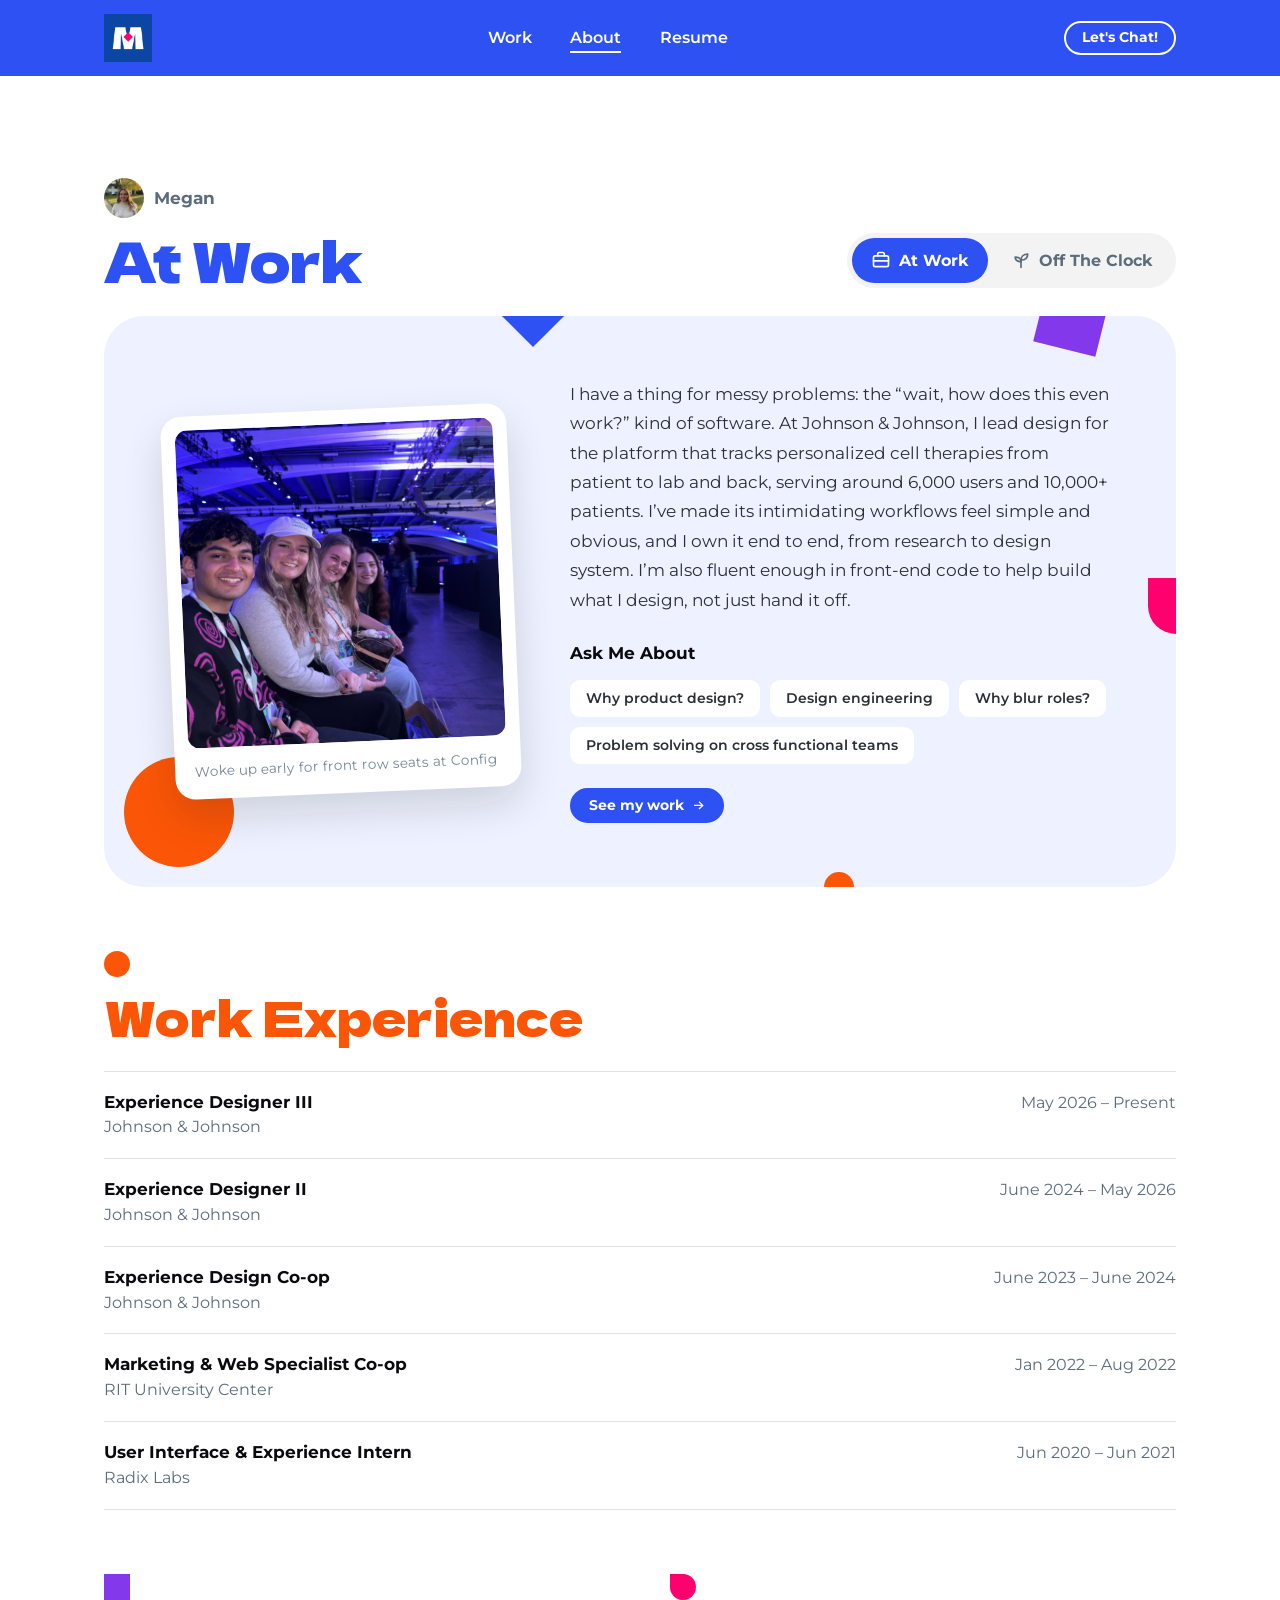
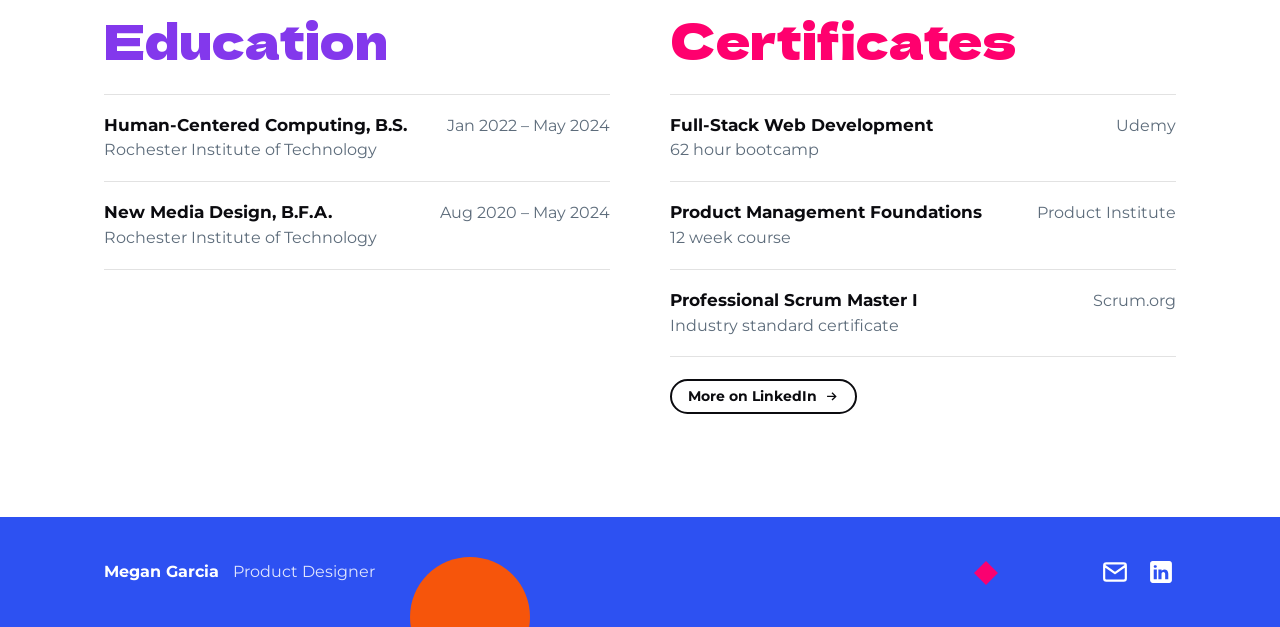
==== about/index.html @ 7ee7c983 "Gate: restore page scroll (clip shapes on their own layer, not the body) Move overflow:hidden off .g" ====
<!doctype html>
<html lang="en">
<head>
  <meta charset="utf-8">
  <meta name="viewport" content="width=device-width, initial-scale=1">
  <title>About — Megan Garcia</title>
  <meta name="description" content="Megan Garcia makes high-stakes software feel obvious — from research all the way into the code. Experience, education, and certifications.">
  <link rel="icon" href="../favicon.ico" sizes="any">
  <link rel="icon" type="image/png" href="../images/logo-5__6a6fe14c.png">

  <link rel="stylesheet" href="../fonts/fonts.css">
  <link rel="stylesheet" href="../css/style.css?v=91">
  <script>document.documentElement.classList.add("js");</script>
</head>
<body class="btt-desktop">
  <a class="skip-link" href="#main">Skip to content</a>

  <header class="site-header">
    <div class="wrap nav">
      <a class="brand" href="../" aria-label="Megan Garcia — home"><img src="../images/logo-5__6a6fe14c.png" alt="Megan Garcia logo" width="46" height="46"></a>
      <nav aria-label="Primary"><ul class="nav__links pill-hidden">
        <li><a href="../#work">Work</a></li>
        <li><a href="../about/" aria-current="page">About</a></li>
        <li><a href="../resume/">Resume</a></li>
      </ul></nav>
      <div class="nav__right">
        <a class="btn btn--secondary btn--on-dark" href="mailto:megangarcia2024@gmail.com">Let's Chat!</a>
        <button class="nav__toggle" aria-label="Open menu" aria-expanded="false" aria-controls="mobile-menu"><span></span><span></span><span></span></button>
      </div>
    </div>
  </header>
  <div class="mobile-menu" id="mobile-menu" aria-hidden="true">
    <button class="mobile-menu__close" aria-label="Close menu"></button>
    <a href="../#work">Work</a><a href="../about/">About</a><a href="../resume/">Resume</a>
  </div>

  <main id="main" class="section">
    <div class="wrap">

      <div class="about-head">
        <div class="about-head__bar">
          <div class="about-id">
            <div class="about-id__who">
              <img class="avatar" src="../images/1698873364406__688e2fe3.jpg" alt="Portrait of Megan Garcia">
              <span class="about-id__name">Megan</span>
            </div>
            <span class="about-mode about-mode--work">At Work</span>
            <span class="about-mode about-mode--life">Off The Clock</span>
          </div>
          <div class="tabs" role="tablist" aria-label="About sections" data-tabs>
            <button role="tab" id="tab-work" aria-controls="panel-work" aria-selected="true" tabindex="0">
              <svg aria-hidden="true" viewBox="0 0 24 24" fill="none" stroke="currentColor" stroke-width="2" stroke-linecap="round" stroke-linejoin="round"><rect x="3" y="7" width="18" height="13" rx="2"></rect><path d="M8 7V5a2 2 0 0 1 2-2h4a2 2 0 0 1 2 2v2"></path><path d="M3 13h18"></path></svg>
              <span>At Work</span>
            </button>
            <button role="tab" id="tab-life" aria-controls="panel-life" aria-selected="false" tabindex="-1">
              <svg aria-hidden="true" viewBox="0 0 24 24" fill="none" stroke="currentColor" stroke-width="2" stroke-linecap="round" stroke-linejoin="round"><path d="M12 21v-9"></path><path d="M12 12c0-4 3-7 8-7 0 5-3 7-8 7z"></path><path d="M12 14c0-3-2.5-5.5-7-5.5 0 4 2.5 5.5 7 5.5z"></path></svg>
              <span>Off The Clock</span>
            </button>
          </div>
        </div>
      </div>

      <!-- At Work hero -->
      <section class="tabpanel" id="panel-work" role="tabpanel" aria-labelledby="tab-work" tabindex="0">
        <div class="about-stage about-stage--work reveal">
          <span class="about-shape" aria-hidden="true" style="width:110px;height:110px;border-radius:50%;background:var(--orange);left:20px;bottom:20px"></span>
          <span class="about-shape" aria-hidden="true" style="width:64px;height:64px;background:var(--purple);right:72px;top:-30px;transform:rotate(14deg)"></span>
          <span class="about-shape" aria-hidden="true" style="width:44px;height:44px;background:var(--blue);left:38%;top:-22px;transform:rotate(45deg)"></span>
          <span class="about-shape" aria-hidden="true" style="width:56px;height:56px;background:var(--pink);right:-28px;top:46%;border-radius:0 50% 50% 50%"></span>
          <span class="about-shape" aria-hidden="true" style="width:30px;height:30px;border-radius:50%;background:var(--orange);right:30%;bottom:-15px"></span>
          <figure class="about-polaroid about-polaroid--work">
            <img src="../images/img-1001__6aa9578a.jpeg" alt="Megan in the front row at Config">
            <figcaption>Woke up early for front row seats at Config</figcaption>
          </figure>
          <div class="about-stage__copy">
            <p>I have a thing for messy problems: the “wait, how does this even work?” kind of software. At Johnson &amp; Johnson, I lead design for the platform that tracks personalized cell therapies from patient to lab and back, serving around 6,000 users and 10,000+ patients. I’ve made its intimidating workflows feel simple and obvious, and I own it end to end, from research to design system. I’m also fluent enough in front-end code to help build what I design, not just hand it off.</p>
            <div class="ask">
              <p class="ask__label">Ask Me About</p>
              <ul class="ask__tags">
                <li>Why product design?</li>
                <li>Design engineering</li>
                <li>Why blur roles?</li>
                <li>Problem solving on cross functional teams</li>
              </ul>
            </div>
            <a class="btn btn--primary" href="../#work">See my work
              <svg class="arrow-h" aria-hidden="true" viewBox="0 0 24 24" fill="none" stroke="currentColor" stroke-width="2.2"><path d="M5 12h14M13 6l6 6-6 6"/></svg>
            </a>
          </div>
        </div>
      </section>

      <!-- Off The Clock hero -->
      <section class="tabpanel" id="panel-life" role="tabpanel" aria-labelledby="tab-life" tabindex="0" hidden>
        <div class="about-stage about-stage--life reveal">
          <span class="about-shape" aria-hidden="true" style="width:84px;height:84px;border-radius:50%;background:var(--orange);left:-38px;bottom:72px"></span>
          <span class="about-shape" aria-hidden="true" style="width:52px;height:52px;background:var(--blue);left:32%;top:-26px;transform:rotate(45deg)"></span>
          <span class="about-shape" aria-hidden="true" style="width:56px;height:56px;background:var(--pink);right:18%;bottom:-28px;border-radius:0 50% 50% 50%;transform:rotate(-90deg)"></span>
          <span class="about-shape" aria-hidden="true" style="width:32px;height:32px;background:var(--purple);right:-16px;top:52%;transform:rotate(45deg)"></span>
          <figure class="about-polaroid about-polaroid--life">
            <img src="../images/img-6622__6aa95d6b.png" alt="A terrarium Megan built with friends">
            <figcaption>Built a terrarium with friends</figcaption>
          </figure>
          <div class="about-stage__copy">
            <p>My love of tinkering and figuring out how things are built spills into everything outside of work. I’m a big believer in DIY and have spent more on craft supplies than I’d like to admit. You’ll find me growing my plant army, baking for hours, painting nail art, or decorating for whatever I’m hosting next. I’m the one bringing cupcakes on a random Tuesday and dragging friends to plant shops to find the next new addition. Downtime means curling up under a fuzzy blanket with my husband Yash, our cat Luna, and a lemon-scented candle.</p>
            <div class="ask">
              <p class="ask__label">Ask Me About</p>
              <ul class="ask__tags ask__tags--life">
                <li>Plants</li>
                <li>Baking</li>
                <li>DIY &amp; crafts</li>
                <li>Nail art</li>
                <li>Hosting celebrations</li>
              </ul>
            </div>
            <a class="btn about-cta--life" href="mailto:megangarcia2024@gmail.com">Let's Chat!
              <svg class="arrow-h" aria-hidden="true" viewBox="0 0 24 24" fill="none" stroke="currentColor" stroke-width="2.2"><path d="M5 12h14M13 6l6 6-6 6"/></svg>
            </a>
          </div>
        </div>
      </section>

      <!-- Shared across both tabs -->
      <section class="section--tight reveal" aria-labelledby="exp-h">
        <span class="marker marker--circle c-orange" aria-hidden="true"></span>
        <h2 class="h-lg t-orange" id="exp-h">Work Experience</h2>
        <div class="rows">
          <div class="row"><div><div class="row__title">Experience Designer III</div><div class="row__sub">Johnson &amp; Johnson</div></div><div class="row__meta">May 2026 – Present</div></div>
          <div class="row"><div><div class="row__title">Experience Designer II</div><div class="row__sub">Johnson &amp; Johnson</div></div><div class="row__meta">June 2024 – May 2026</div></div>
          <div class="row"><div><div class="row__title">Experience Design Co-op</div><div class="row__sub">Johnson &amp; Johnson</div></div><div class="row__meta">June 2023 – June 2024</div></div>
          <div class="row"><div><div class="row__title">Marketing &amp; Web Specialist Co-op</div><div class="row__sub">RIT University Center</div></div><div class="row__meta">Jan 2022 – Aug 2022</div></div>
          <div class="row"><div><div class="row__title">User Interface &amp; Experience Intern</div><div class="row__sub">Radix Labs</div></div><div class="row__meta">Jun 2020 – Jun 2021</div></div>
        </div>
      </section>

      <div class="two-col">
        <section class="reveal" aria-labelledby="edu-h">
          <span class="marker marker--square c-purple" aria-hidden="true"></span>
          <h2 class="h-lg t-purple" id="edu-h">Education</h2>
          <div class="rows">
            <div class="row"><div><div class="row__title">Human-Centered Computing, B.S.</div><div class="row__sub">Rochester Institute of Technology</div></div><div class="row__meta">Jan 2022 – May 2024</div></div>
            <div class="row"><div><div class="row__title">New Media Design, B.F.A.</div><div class="row__sub">Rochester Institute of Technology</div></div><div class="row__meta">Aug 2020 – May 2024</div></div>
          </div>
        </section>

        <section class="reveal" aria-labelledby="cert-h">
          <span class="marker c-pink" aria-hidden="true" style="border-radius:0 50% 50% 50%"></span>
          <h2 class="h-lg t-pink" id="cert-h">Certificates</h2>
          <div class="rows">
            <div class="row"><div><div class="row__title">Full-Stack Web Development</div><div class="row__sub">62 hour bootcamp</div></div><div class="row__meta">Udemy</div></div>
            <div class="row"><div><div class="row__title">Product Management Foundations</div><div class="row__sub">12 week course</div></div><div class="row__meta">Product Institute</div></div>
            <div class="row"><div><div class="row__title">Professional Scrum Master I</div><div class="row__sub">Industry standard certificate</div></div><div class="row__meta">Scrum.org</div></div>
          </div>
          <p style="margin-top:22px">
            <a class="btn btn--secondary" href="https://www.linkedin.com/in/megangarcia-ux/" target="_blank" rel="noopener">More on LinkedIn
              <svg class="arrow-h" aria-hidden="true" viewBox="0 0 24 24" fill="none" stroke="currentColor" stroke-width="2.2"><path d="M5 12h14M13 6l6 6-6 6"/></svg>
            </a>
          </p>
        </section>
      </div>

    </div>
  </main>

  <footer class="site-footer">
    <div class="shapes" aria-hidden="true">
      <img src="../images/ellipse-3__67b3dc3c.svg" alt="" style="bottom:-50px;left:32%;width:120px">
      <img src="../images/diamond2__68f140b4.svg" alt="" style="top:40%;right:22%;width:24px">
    </div>
    <div class="wrap site-footer__inner">
      <div class="footer-id"><span class="name">Megan Garcia</span><span class="role">Product Designer</span></div>
      <div class="footer-social">
        <a href="mailto:megangarcia2024@gmail.com" aria-label="Email Megan"><img src="../images/mail__6924ce17.svg" alt=""></a>
        <a href="https://www.linkedin.com/in/megangarcia-ux/" aria-label="Megan on LinkedIn" target="_blank" rel="noopener"><img src="../images/icons8-linkedin__6924cf16.svg" alt=""></a>
      </div>
    </div>
  </footer>

  <button class="back-to-top" type="button" aria-label="Back to top">
    <svg aria-hidden="true" viewBox="0 0 24 24" fill="none" stroke="currentColor" stroke-width="2.4"><path d="M12 20V5M5 12l7-7 7 7"/></svg>
  </button>
  <script src="../js/main.js?v=23" defer></script>
</body>
</html>
---- fonts/fonts.css ----
/* Self-hosted Google Fonts (latin subset) — two faces only:
   Dela Gothic One (display) + Montserrat (everything else). */
@font-face {
  font-family: 'Dela Gothic One';
  font-style: normal;
  font-weight: 400;
  font-display: swap;
  src: url('DelaGothicOne-400.woff2') format('woff2');
  unicode-range: U+0000-00FF, U+0131, U+0152-0153, U+02BB-02BC, U+02C6, U+02DA, U+02DC, U+0304, U+0308, U+0329, U+2000-206F, U+20AC, U+2122, U+2191, U+2193, U+2212, U+2215, U+FEFF, U+FFFD;
}
@font-face {
  font-family: 'Montserrat';
  font-style: normal;
  font-weight: 400;
  font-display: swap;
  src: url('Montserrat-400.woff2') format('woff2');
  unicode-range: U+0000-00FF, U+0131, U+0152-0153, U+02BB-02BC, U+02C6, U+02DA, U+02DC, U+0304, U+0308, U+0329, U+2000-206F, U+20AC, U+2122, U+2191, U+2193, U+2212, U+2215, U+FEFF, U+FFFD;
}
@font-face {
  font-family: 'Montserrat';
  font-style: normal;
  font-weight: 500;
  font-display: swap;
  src: url('Montserrat-500.woff2') format('woff2');
  unicode-range: U+0000-00FF, U+0131, U+0152-0153, U+02BB-02BC, U+02C6, U+02DA, U+02DC, U+0304, U+0308, U+0329, U+2000-206F, U+20AC, U+2122, U+2191, U+2193, U+2212, U+2215, U+FEFF, U+FFFD;
}
@font-face {
  font-family: 'Montserrat';
  font-style: normal;
  font-weight: 600;
  font-display: swap;
  src: url('Montserrat-600.woff2') format('woff2');
  unicode-range: U+0000-00FF, U+0131, U+0152-0153, U+02BB-02BC, U+02C6, U+02DA, U+02DC, U+0304, U+0308, U+0329, U+2000-206F, U+20AC, U+2122, U+2191, U+2193, U+2212, U+2215, U+FEFF, U+FFFD;
}
@font-face {
  font-family: 'Montserrat';
  font-style: normal;
  font-weight: 700;
  font-display: swap;
  src: url('Montserrat-700.woff2') format('woff2');
  unicode-range: U+0000-00FF, U+0131, U+0152-0153, U+02BB-02BC, U+02C6, U+02DA, U+02DC, U+0304, U+0308, U+0329, U+2000-206F, U+20AC, U+2122, U+2191, U+2193, U+2212, U+2215, U+FEFF, U+FFFD;
}
---- css/style.css ----
/* ==========================================================================
   Meg Garcia — Portfolio
   Hand-built stylesheet (rebuilt from the original Webflow design).
   ========================================================================== */

/* ---- Design tokens ------------------------------------------------------ */
:root {
  /* Brand palette */
  --blue:   #2d51f2;
  --blue-d: #2340d6;
  --orange: #fb5607;
  --pink:   #ff006e;
  --purple: #8338ec;
  --yellow: #ffbe0b;

  --ink:    #0b0b0f;
  --body:   #2b2f36;
  --muted:  #5d6c7b;
  --faint:  #758696;
  --line:   #e2e2e2;
  --paper:  #ffffff;
  --paper-2:#fafafa;
  --card:   #f3f3f3;

  /* Typography */
  /* Two typefaces only: Dela Gothic One (display) + Montserrat (everything
     else). --f-head is kept as an alias of the Montserrat body stack so the
     secondary headings/labels that were Chivo now render in Montserrat. */
  --f-display: "Dela Gothic One", system-ui, sans-serif;
  --f-head:    "Montserrat", "Helvetica Neue", Arial, sans-serif;
  --f-body:    "Montserrat", "Helvetica Neue", Arial, sans-serif;

  /* Layout */
  --maxw: 1200px;
  --gutter: clamp(20px, 5vw, 64px);
  --radius: 14px;
  --radius-pill: 999px;

  --ease: cubic-bezier(.2, .7, .2, 1);
}

/* ---- Reset / base ------------------------------------------------------- */
*, *::before, *::after { box-sizing: border-box; }
* { margin: 0; }

html { -webkit-text-size-adjust: 100%; scroll-behavior: smooth; }

body {
  font-family: var(--f-body);
  color: var(--body);
  background: var(--paper);
  line-height: 1.6;
  font-size: 1rem;
  -webkit-font-smoothing: antialiased;
  text-rendering: optimizeLegibility;
  overflow-x: clip; /* clip (not hidden) so position:sticky keeps working */
}

img, svg, video { display: block; max-width: 100%; height: auto; }
a { color: inherit; text-decoration: none; }
button { font: inherit; color: inherit; cursor: pointer; }

h1, h2, h3, h4 { line-height: 1.08; color: var(--ink); font-weight: 400; }

:focus-visible {
  outline: 3px solid var(--blue);
  outline-offset: 3px;
  border-radius: 4px;
}

.skip-link {
  position: absolute; left: -9999px; top: 0; z-index: 200;
  background: var(--ink); color: #fff; padding: .7em 1.2em;
  border-radius: 0 0 8px 0;
}
.skip-link:focus { left: 0; }

/* Visually hidden, still available to screen readers */
.sr-only {
  position: absolute; width: 1px; height: 1px; margin: -1px; padding: 0;
  overflow: hidden; clip: rect(0, 0, 0, 0); white-space: nowrap; border: 0;
}

/* ---- Layout helpers ----------------------------------------------------- */
.wrap { width: 100%; max-width: var(--maxw); margin-inline: auto; padding-inline: var(--gutter); }
.section { padding-block: clamp(48px, 8vw, 110px); }
.section--tight { padding-block: clamp(32px, 5vw, 64px); }

.eyebrow {
  font-family: var(--f-head);
  font-weight: 700;
  text-transform: uppercase;
  letter-spacing: .12em;
  font-size: .78rem;
  color: var(--faint);
}

/* ---- Display type ------------------------------------------------------- */
.display {
  font-family: var(--f-display);
  letter-spacing: -0.01em;
}
.h-xl { font-family: var(--f-display); font-weight: 400; font-size: clamp(2.4rem, 6vw, 4.6rem); letter-spacing: -0.02em; }
.h-lg { font-family: var(--f-display); font-size: clamp(1.9rem, 4.5vw, 3rem); }
.h-md { font-family: var(--f-display); font-size: clamp(1.4rem, 3vw, 2rem); }

/* Uniform h1 size across every page (home hero, page titles, case-study
   titles, About heading). h1-qualified selectors outrank the per-class
   font-size rules regardless of source order. */
h1.hero-headline,
h1.page-title,
h1.cs-title { font-size: 48px; }
.lead { font-size: clamp(1.05rem, 2vw, 1.25rem); color: var(--body); max-width: 56ch; }

/* Section heading with a colored shape marker above it */
.marker-head { margin-top: .4em; }
.marker {
  width: 26px; height: 26px; display: block; margin-bottom: 14px;
}
.marker--circle { border-radius: 50%; }
.marker--square { }
.c-blue  { background: var(--blue); color: var(--blue); }
.c-orange{ background: var(--orange); color: var(--orange); }
.c-pink  { background: var(--pink); color: var(--pink); }
.c-purple{ background: var(--purple); color: var(--purple); }
.c-yellow{ background: var(--yellow); color: var(--yellow); }
.t-blue{ color: var(--blue);} .t-orange{color:var(--orange);} .t-pink{color:var(--pink);} .t-purple{color:var(--purple);}

/* ---- Buttons ------------------------------------------------------------
   Two kinds — primary (solid fill) and secondary (outline) — each with an
   on-dark variant (add .btn--on-dark for use over the blue / dark bands).   */
.btn {
  display: inline-flex; align-items: center; justify-content: center; gap: .5em;
  font-family: var(--f-body); font-weight: 700; font-size: .88rem; line-height: 1.1;
  padding: .55em 1.15em; border-radius: var(--radius-pill);
  border: 2px solid transparent; color: var(--ink); cursor: pointer;
  /* Hover = a colour wipe that sweeps in from the left (background-size) */
  background-color: transparent; background-repeat: no-repeat;
  background-position: left center; background-size: 0% 100%;
  transition: color .2s var(--ease), border-color .2s var(--ease),
              background-size .3s var(--ease);
}
/* Primary — solid brand blue, sweeps to a darker blue */
.btn--primary { background-color: var(--blue); background-image: linear-gradient(var(--blue-d), var(--blue-d)); color: #fff; border-color: var(--blue); }
.btn--primary:hover { background-size: 100% 100%; border-color: var(--blue-d); }

/* Secondary — outline, sweeps to a brand-blue fill */
.btn--secondary { background-image: linear-gradient(var(--blue), var(--blue)); color: var(--ink); border-color: var(--ink); }
.btn--secondary:hover { background-size: 100% 100%; color: #fff; border-color: var(--blue); }

/* On dark backgrounds (blue hero / header) */
.btn--primary.btn--on-dark { background-color: #fff; background-image: linear-gradient(var(--blue-d), var(--blue-d)); color: var(--blue); border-color: #fff; }
.btn--primary.btn--on-dark:hover { background-size: 100% 100%; color: #fff; }
.btn--secondary.btn--on-dark { background-image: linear-gradient(rgba(13,21,66,.45), rgba(13,21,66,.45)); color: #fff; border-color: #fff; }
.btn--secondary.btn--on-dark:hover { background-size: 100% 100%; color: #fff; }

/* Locked Process Deck button (signed-out visitors) + hover/focus tooltip. */
.deck-btn.is-locked,
.deck-btn.is-locked:hover,
.deck-btn.is-locked:focus-visible {
  cursor: not-allowed; position: relative;
  background-color: #e9e9e9; background-image: none; background-size: 0 100%;
  border-color: #dcdcdc; color: #9b9b9b;
}
.deck-btn.is-locked::after {
  content: attr(data-locktip);
  position: absolute; bottom: calc(100% + 11px); left: 50%; transform: translateX(-50%);
  background: var(--ink); color: #fff; font-family: var(--f-body); font-weight: 600;
  font-size: .72rem; line-height: 1.3; white-space: nowrap;
  padding: 7px 11px; border-radius: 8px;
  opacity: 0; pointer-events: none; transition: opacity .4s var(--ease); z-index: 20;
}
.deck-btn.is-locked::before {
  content: ""; position: absolute; bottom: calc(100% + 5px); left: 50%; transform: translateX(-50%);
  border: 6px solid transparent; border-top-color: var(--ink);
  opacity: 0; pointer-events: none; transition: opacity .4s var(--ease); z-index: 20;
}
/* Desktop hover shows it; keyboard focus or a tap (JS adds .is-tip, auto-removed
   after 30s on touch) shows it everywhere. Hover is gated to hover-capable
   devices so a tap on touch doesn't make it stick indefinitely. */
@media (hover: hover) {
  .deck-btn.is-locked:hover::after, .deck-btn.is-locked:hover::before { opacity: 1; }
}
.deck-btn.is-locked:focus-visible::after, .deck-btn.is-locked:focus-visible::before,
.deck-btn.is-locked.is-tip::after, .deck-btn.is-locked.is-tip::before { opacity: 1; }

/* Arrow-in-circle icon used beside project / section titles */
.arrow-circle {
  width: 1.15em; height: 1.15em; flex: none;
  border: 2px solid currentColor; border-radius: 50%;
  display: inline-grid; place-items: center;
  transition: transform .25s var(--ease), background .25s var(--ease), color .25s var(--ease);
}
.arrow-circle svg { width: 55%; height: 55%; }
a:hover .arrow-circle, .title-link:hover .arrow-circle {
  transform: rotate(45deg); background: currentColor;
}
a:hover .arrow-circle svg { color: #fff; }

/* ==========================================================================
   Header / navigation
   ========================================================================== */
.site-header {
  position: relative; z-index: 100;
  background: var(--blue); color: #fff;
}
/* On pages led by a blue hero, the nav sits transparently over the hero (which
   fills the full height behind it) instead of as its own solid bar. Other pages
   (light tops: About, Contact, case studies) keep the solid header. */
body:has(.hero) .site-header {
  position: absolute; top: 0; left: 0; right: 0;
  background: transparent;
}
.nav {
  display: flex; align-items: center; justify-content: space-between;
  gap: 20px; min-height: 76px;
}
/* Logo sits in a deep-blue box (matches the live site) so the white "M" stays
   legible over the hero shapes behind the transparent nav. */
.brand { display: inline-flex; background: #0b46a5; padding: 4px; line-height: 0; }
.brand img { width: 40px; height: 40px; display: block; }
.nav__links {
  display: flex; align-items: center; gap: clamp(18px, 3vw, 44px);
  list-style: none; padding: 0;
}
.nav__links a {
  font-family: var(--f-body); font-weight: 600; color: #fff;
  position: relative; padding: 4px 0;
}
.nav__links a::after {
  content: ""; position: absolute; left: 0; right: 100%; bottom: -2px;
  height: 2px; background: #fff; transition: right .25s var(--ease);
}
.nav__links a:hover::after, .nav__links a[aria-current="page"]::after { right: 0; }

.nav__right { display: flex; align-items: center; gap: 16px; }

/* Hamburger */
.nav__toggle {
  display: none; width: 46px; height: 46px; border: 0; background: transparent;
  position: relative;
}
.nav__toggle span {
  position: absolute; left: 9px; right: 9px; height: 3px; background: #fff; border-radius: 3px;
  transition: transform .3s var(--ease), opacity .2s var(--ease);
}
.nav__toggle span:nth-child(1) { top: 15px; }
.nav__toggle span:nth-child(2) { top: 22px; }
.nav__toggle span:nth-child(3) { top: 29px; }

@media (max-width: 820px) {
  .nav__links.pill-hidden { display: none; }
  .nav__toggle { display: block; }
  .nav__right .btn { display: none; }

  .mobile-menu {
    /* Above the sticky header (z-index 100) so the close "X" — which sits in
       the header's top strip — actually receives taps instead of the nav bar. */
    position: fixed; inset: 0; z-index: 110;
    background: var(--blue); color: #fff;
    display: flex; flex-direction: column; align-items: center; justify-content: center;
    gap: 10px;
    /* Closing keeps the menu visible through the .4s slide, then hides it — so
       it slides back UP on close instead of vanishing instantly. */
    transform: translateY(-100%);
    transition: transform .4s var(--ease), visibility 0s linear .4s;
    visibility: hidden;
  }
  .mobile-menu.open {
    transform: translateY(0); visibility: visible;
    transition: transform .4s var(--ease), visibility 0s;
  }
  .mobile-menu a {
    font-family: var(--f-display); font-size: 2rem; color: #fff; padding: 10px 0;
  }
  .mobile-menu .btn { margin-top: 18px; }
  .mobile-menu__close {
    position: absolute; top: 20px; right: 22px; width: 48px; height: 48px;
    border: 0; background: transparent;
  }
  .mobile-menu__close::before, .mobile-menu__close::after {
    content: ""; position: absolute; left: 11px; right: 11px; top: 22px; height: 3px;
    background: #fff; border-radius: 3px;
  }
  .mobile-menu__close::before { transform: rotate(45deg); }
  .mobile-menu__close::after  { transform: rotate(-45deg); }
}
@media (min-width: 821px) { .mobile-menu { display: none; } }

body.menu-open { overflow: hidden; }
/* Hide the hamburger while the menu is open so it doesn't overlap the close X. */
body.menu-open .nav__toggle { display: none; }

/* ==========================================================================
   Hero
   ========================================================================== */
.hero {
  position: relative; background: var(--blue); color: #fff; overflow: hidden;
}
.hero__inner { position: relative; z-index: 2; padding-block: clamp(96px, 11vw, 120px) clamp(54px, 11vw, 120px); }
.hero__kicker { font-family: var(--f-head); font-weight: 700; opacity: .9; }

/* The giant animated page title (letters stagger up) */
.page-title {
  font-family: var(--f-display);
  font-size: clamp(3.2rem, 13vw, 8.5rem);
  line-height: .95;
  color: #fff;
  display: flex; flex-wrap: wrap;
}
.page-title .ltr {
  display: inline-block; white-space: pre;
  transform: translateY(1.1em); opacity: 0;
  animation: ltrUp .6s var(--ease) forwards;
}
@keyframes ltrUp { to { transform: translateY(0); opacity: 1; } }

/* Whole-heading entrance (one intact, accessible text node — no per-letter split) */
.page-title--whole {
  display: block;
  transform: translateY(1.1em); opacity: 0;
  animation: ltrUp .6s var(--ease) both;
}

.hero__meta { margin-top: 1.2rem; display: grid; gap: 2px; }
.hero__meta .name { font-family: var(--f-head); font-weight: 700; font-size: 1.3rem; }
.hero__meta .role { opacity: .9; }

/* Decorative shapes layer */
.shapes { position: absolute; inset: 0; z-index: 1; pointer-events: none; }
.shapes img, .shape {
  position: absolute; opacity: .98;
}

/* ---- Home hero (tagline-led headline) --------------------------------- */
.hero--home .hero__inner {
  padding-block: clamp(96px, 10vw, 150px) clamp(52px, 7vw, 96px);
}

.hero-headline {
  font-family: var(--f-display);
  font-weight: 400;
  font-size: clamp(2.1rem, 5.6vw, 4.4rem);
  line-height: 1.06;
  letter-spacing: -0.02em;
  color: #fff;
}
.hero-headline__line { display: block; }
.hero-headline .pill {
  display: inline-block;
  color: var(--yellow);
  border: 0.08em solid var(--yellow);
  border-radius: 999px;
  padding: 0.04em 0.4em 0.28em;
  line-height: 1;
}
/* "and building" tilts on hover and eases back on mouse off */
.hero-headline .pill { transition: transform .35s var(--ease); }
.hero-headline .pill:hover { transform: rotate(-5deg); }

.hero-id {
  margin-top: clamp(30px, 5vw, 58px);
  display: grid;
  gap: 12px;
  color: #fff;
}
.hero-id__row {
  display: flex; align-items: center; gap: 14px; flex-wrap: wrap;
  font-family: var(--f-body);
  font-size: clamp(1.05rem, 2.1vw, 1.45rem);
}
.hero-id__row strong { font-weight: 700; }
/* The "Currently at Johnson & Johnson" line sits a touch smaller than the name row. */
.hero-id__row:last-child { font-size: clamp(0.9rem, 1.6vw, 1.12rem); }
.hero-id__muted { font-weight: 500; color: rgba(255, 255, 255, 0.9); }
.hero-id__diamond { width: 18px; height: 18px; flex: none; }
.hero-id__dotwrap {
  position: relative; display: inline-grid; place-items: center;
  width: 15px; height: 15px; flex: none;
}
.hero-id__dot { width: 15px; height: 15px; display: block; position: relative; z-index: 1; }
/* Radar-ping behind the dot (matches the live site: scale 1 -> 1.75, fade out, loop) */
.hero-id__ping {
  position: absolute; inset: 0; z-index: 0; border-radius: 50%;
  background: var(--yellow);
  animation: heroPing 1.6s cubic-bezier(.45, 0, .55, 1) infinite;
}
@keyframes heroPing {
  0%, 31%   { transform: scale(1);    opacity: .85; }
  100%      { transform: scale(1.75); opacity: 0; }
}

/* Home hero decorative shapes */
.hero--home .sh { position: absolute; will-change: translate, rotate, scale; }
/* Hero decorations use the live site's actual shape SVGs: the yellow arch
   ("Minion"), the orange circle, the pink "Petal", and the three diamonds
   (yellow / pink / orange). */
.sh-minion     { top: -118px; left: clamp(36px, 6vw, 92px); width: min(20vw, 254px); transform: rotate(3deg); }
.sh-circle     { top: 17%; right: -6%; width: min(24vw, 300px); }
.sh-petal      { bottom: -20%; left: 48%; width: min(17vw, 240px); transform: rotate(-8deg); }
.sh-dia-pink   { top: 18%; left: 72%; width: 32px; transform: rotate(8deg); }
.sh-dia-orange { top: 58%; left: -8px; width: 26px; }
.sh-dia-yellow { top: 76%; left: 65%; width: 32px; transform: rotate(-6deg); }
@media (max-width: 760px) {
  /* Keep the headline tight, but reserve extra space only ABOVE the pill so it
     clears "Designing" without loosening the rest of the headline. The pill is
     inline-block, so its top margin grows just its own line box. */
  .hero-headline { line-height: 1.2; }
  .hero-headline .pill { margin-top: 0.3em; }
  /* Keep decorations in the margins so the headline stays clear and readable. */
  .sh-minion     { top: -72px; left: -14px; width: 150px; }
  .sh-circle     { top: -30px; right: -56px; width: 150px; }
  .sh-petal      { bottom: -14%; left: auto; right: -64px; width: 150px; }
  .sh-dia-pink   { top: 64px; left: auto; right: 9%; width: 24px; }
  .sh-dia-orange { top: auto; bottom: 30%; left: 2%; width: 20px; }
  .sh-dia-yellow { top: auto; bottom: 2%; left: 72%; width: 22px; }
}

/* ==========================================================================
   Project blocks (home / work / "more like this")
   ========================================================================== */
.project {
  border-top: 6px solid var(--line);
  padding-top: clamp(26px, 4vw, 46px);
  margin-top: clamp(26px, 4vw, 46px);
}
.project--blue  { border-color: var(--blue); }
.project--orange{ border-color: var(--orange); }
.project--pink  { border-color: var(--pink); }
.project--purple{ border-color: var(--purple); }

.project__head { display: grid; grid-template-columns: 1fr; gap: 16px; align-items: start; }
@media (min-width: 760px) {
  .project__head { grid-template-columns: 1fr 1fr; gap: 40px; }
}
.project__title {
  font-family: var(--f-display);
  font-size: clamp(1.8rem, 4.5vw, 3rem);
  display: inline-flex; align-items: center; gap: .4em;
}
.project__tags { display: flex; flex-wrap: wrap; gap: 8px 10px; margin-top: 12px; }
.tag {
  font-family: var(--f-body); font-weight: 600; font-size: .8rem;
  color: var(--muted);
}
.tag::after { content: "·"; margin-left: 10px; color: var(--line); }
.tag:last-child::after { content: ""; }
.project__desc { font-size: 1.02rem; color: var(--body); align-self: center; text-wrap: pretty; }

.project__media {
  margin-top: clamp(20px, 3vw, 34px);
  border-radius: var(--radius);
  overflow: hidden;
  background: var(--card);
  position: relative;
}
.project-link { display: block; }
/* Hover zooms only the product picture, not the decorative shapes. */
.project__media .product-frame__img { transition: transform .5s var(--ease); }
.project-link:hover .project__media .product-frame__img { transform: scale(1.015); }
/* In cards, the card/media wrapper provides the corner radius + clipping. */
.next-card .product-frame, .project__media .product-frame { border-radius: 0; }

/* ==========================================================================
   About page
   ========================================================================== */
/* The default .section padding-top above the "Megan" row matches the space
   above the hero image on the case-study pages. */
.about-head { display: flex; flex-direction: column; }
.about-head__bar { display: flex; flex-wrap: wrap; align-items: flex-end; justify-content: space-between; gap: 24px; }
.avatar { width: 40px; height: 40px; border-radius: 50%; object-fit: cover; }

.about-id { display: flex; flex-direction: column; gap: 12px; }
.about-id__who { display: flex; align-items: center; gap: 10px; }
.about-id__name { font-family: var(--f-head); font-weight: 700; color: var(--muted); font-size: 1.05rem; }
.about-mode { font-family: var(--f-display); font-weight: 400; font-size: clamp(2rem, 4.4vw, 3.6rem); line-height: 1.02; letter-spacing: -0.02em; }
.about-mode--work { color: var(--blue); }
.about-mode--life { color: var(--pink); display: none; }
/* Toggle state drives the mode subheading (no JS needed). */
.about-head:has(#tab-life[aria-selected="true"]) .about-mode--work { display: none; }
.about-head:has(#tab-life[aria-selected="true"]) .about-mode--life { display: block; }

.tabs { display: inline-flex; background: var(--card); border-radius: var(--radius-pill); padding: 5px; gap: 4px; }
.tabs button {
  display: inline-flex; align-items: center; gap: 8px;
  border: 0; background: transparent; border-radius: var(--radius-pill);
  font-family: var(--f-head); font-weight: 700; padding: .6em 1.2em; color: var(--muted);
  cursor: pointer; transition: background .2s, color .2s;
}
.tabs button svg { width: 1.25em; height: 1.25em; flex: none; }
.tabs button[aria-selected="true"] { background: var(--blue); color: #fff; }
.tabs #tab-life[aria-selected="true"] { background: var(--pink); }

/* Tinted stage: photo + copy, with brand shapes peeking at the clipped edges. */
.about-stage {
  position: relative; overflow: hidden; border-radius: 40px;
  margin-top: clamp(14px, 2.4vw, 28px);
  padding: clamp(28px, 5vw, 64px);
  display: grid; grid-template-columns: 1fr;
  gap: clamp(32px, 5vw, 56px); align-items: center;
}
/* Desktop: narrower photo column pulled left, giving the paragraph more room. */
@media (min-width: 760px) {
  .about-stage { grid-template-columns: minmax(0, 0.78fr) minmax(0, 1.22fr); }
  .about-polaroid { justify-self: start; }
}
.about-stage--work { background: #eef1ff; }
.about-stage--life { background: #fff0f6; }
.about-shape { position: absolute; z-index: 0; }

.about-polaroid {
  position: relative; z-index: 1; margin: 0; justify-self: center;
  width: min(400px, 100%); box-sizing: border-box;
  background: #fff; border-radius: 20px; padding: 14px 14px 18px;
  box-shadow: 0 18px 40px rgba(11, 11, 15, .14);
  display: flex; flex-direction: column; gap: 14px;
}
.about-polaroid--work { transform: rotate(-2.5deg); }
.about-polaroid--life { transform: rotate(2.5deg); }
.about-polaroid img { width: 100%; aspect-ratio: 1 / 1; object-fit: cover; border-radius: 12px; display: block; }
.about-polaroid figcaption { font-size: .85rem; line-height: 1.4; color: var(--faint); padding: 0 6px; }

.about-stage__copy { position: relative; z-index: 1; display: flex; flex-direction: column; gap: 24px; }
.about-stage__copy p { font-size: 1.05rem; line-height: 1.75; text-wrap: pretty; }
.ask { display: flex; flex-direction: column; gap: 12px; }
.ask__label { font-family: var(--f-head); font-weight: 700; color: var(--ink); }
.ask__tags { list-style: none; margin: 0; padding: 0; display: flex; flex-wrap: wrap; gap: 10px; }
.ask__tags li {
  padding: 9px 16px; border-radius: 10px; background: #fff; border: 0;
  font-weight: 600; font-size: .9rem; line-height: 1.3;
}
.about-stage__copy .btn { align-self: flex-start; }
/* Off The Clock CTA mirrors the primary button in brand pink. */
.about-cta--life {
  background-color: var(--pink); background-image: linear-gradient(#d60059, #d60059);
  color: #fff; border-color: var(--pink);
}
.about-cta--life:hover { background-size: 100% 100%; border-color: #d60059; }

.tabpanel[hidden] { display: none; }
.gallery { display: grid; grid-template-columns: repeat(auto-fit, minmax(220px, 1fr)); gap: 16px; }
.gallery img { border-radius: var(--radius); width: 100%; aspect-ratio: 4/5; object-fit: cover; }

/* ==========================================================================
   Protected Work gate (password page)
   ========================================================================== */
/* The gate is a full blue hero (like the home hero), so the shared header sits
   transparently over it. Headline, a single password field with an inline Unlock
   button, an "or" divider, and a low-fidelity-preview button. */
.gate-hero { min-height: 84vh; display: flex; }
.gate-hero__inner {
  position: relative; z-index: 2; width: 100%;
  display: flex; flex-direction: column; justify-content: flex-start;
  gap: clamp(18px, 2.4vw, 28px);
  padding-block: clamp(98px, 12vw, 124px) clamp(40px, 6vw, 72px);
}
/* All-blue page: the footer sits on the same blue, so drop its own fill and let
   the page's blue show through (matches the other blue-hero-led pages). */
/* The whole page is one blue plane: the hero fills the viewport and the footer
   sits directly at the bottom of it (sticky-footer flex), transparent and with no
   shapes of its own, so it reads as the base of the gate rather than a separate band. */
.gate-body { background: var(--blue); min-height: 100vh; display: flex; flex-direction: column; position: relative; }
.gate-body > main { flex: 1 0 auto; display: flex; flex-direction: column; }
.gate-body > .site-footer { flex: none; }
/* Hero and footer are transparent so the page-wide shape layer shows through both. */
.gate-hero { min-height: 0; flex: 1 0 auto; background: transparent; }
.gate-body .site-footer { background: transparent; }
.gate-body .site-footer .shapes { display: none; }

/* One decorative layer spanning the whole page, behind the hero and the footer,
   with each shape drifting slowly so they're visibly moving behind the footer. */
.gate-bg { position: absolute; inset: 0; z-index: 0; pointer-events: none; overflow: hidden; }
.gate-bg .sh { animation: gateFloat 9s ease-in-out infinite; will-change: translate; }
.gate-bg .sh:nth-child(1) { animation-duration: 12s; }
.gate-bg .sh:nth-child(2) { animation-duration: 8s; animation-delay: -3s; }
.gate-bg .sh:nth-child(3) { animation-duration: 10s; animation-delay: -1s; }
.gate-bg .sh:nth-child(4) { animation-duration: 13s; animation-delay: -5s; }
.gate-bg .sh:nth-child(5) { animation-duration: 7s; animation-delay: -2s; }
.gate-bg .sh:nth-child(6) { animation-duration: 9.5s; animation-delay: -4s; }
.gate-bg .sh:nth-child(7) { animation-duration: 11s; animation-delay: -6s; }
@keyframes gateFloat { 0% { translate: 0 0; } 50% { translate: 0 -18px; } 100% { translate: 0 0; } }
.gate-eyebrow { margin: 0; display: flex; flex-wrap: wrap; align-items: center; gap: 0 10px; color: #fff; font-size: clamp(1rem, 1.8vw, 1.2rem); }
.gate-eyebrow span { font-weight: 500; }
.gate-eyebrow strong { font-weight: 700; }
/* Extra line-height so the "under NDA" pill clears the line above (as on home);
   negative top margin pulls the headline up closer to the eyebrow. */
.gate-h1 { margin: -0.3em 0 0; max-width: 15ch; font-family: var(--f-display); font-weight: 400; font-size: clamp(2.1rem, 5.6vw, 4.4rem); line-height: 1.34; letter-spacing: -.02em; color: #fff; }
.gate-pill { display: inline-block; color: var(--yellow); border: .08em solid var(--yellow); border-radius: 999px; padding: .04em .4em .28em; line-height: 1; transition: transform .35s var(--ease); }
.gate-pill:hover { transform: rotate(-5deg); }
.gate-sub { margin: 0; max-width: 52ch; color: #fff; font-weight: 500; font-size: clamp(1rem, 1.6vw, 1.15rem); }

.gate-form { width: 100%; max-width: 520px; display: flex; flex-direction: column; gap: 10px; }
.gate-form label { font-family: var(--f-head); font-weight: 700; color: #fff; }
.gate-field { position: relative; }
.gate-field input {
  width: 100%; box-sizing: border-box; min-height: 56px;
  font-family: var(--f-body); font-size: 1rem; color: var(--ink);
  background: #fff; border: 0; border-radius: 999px;
  padding: 0 148px 0 22px;
}
.gate-field input:focus-visible { outline: 2px solid #fff; outline-offset: 2px; }
.gate-unlock {
  position: absolute; right: 6px; top: 50%; transform: translateY(-50%);
  min-height: 44px; padding: 0 20px; border-radius: 999px;
  border: 2px solid var(--blue); background: var(--blue); color: #fff;
  font-family: var(--f-body); font-weight: 700; font-size: 15px; cursor: pointer;
  display: inline-flex; align-items: center; gap: 8px;
  transition: background .2s var(--ease), border-color .2s var(--ease);
}
.gate-unlock:hover { background: var(--blue-d); border-color: var(--blue-d); }
.gate-error { margin: 0; display: flex; align-items: center; gap: 8px; color: #fff; font-weight: 700; font-size: .95rem; }
.gate-error[hidden] { display: none; }
.gate-error__dot { width: 10px; height: 10px; border-radius: 50%; background: var(--yellow); flex: none; }

.gate-or { display: flex; align-items: center; gap: 16px; width: 100%; max-width: 520px; }
.gate-or span:first-child, .gate-or span:last-child { flex: 1; height: 2px; background: rgba(255, 255, 255, .6); }
.gate-or__word { flex: none; color: #fff; font-weight: 700; font-size: 15px; }

.gate-actions { display: flex; flex-direction: column; align-items: flex-start; gap: 14px; }
.gate-help { margin: 0; color: #fff; font-weight: 500; font-size: 15px; }
.gate-help a { color: #fff; font-weight: 700; text-decoration: underline; }

/* Small screens: keep the Unlock button inside the white field (a blue pill on the
   blue hero would vanish if stacked); just tighten the spacing so it fits. */
@media (max-width: 440px) {
  .gate-field input { padding-right: 126px; min-height: 52px; }
  .gate-unlock { padding: 0 15px; }
}
a.gate-preview:hover .gate-preview__cta { text-decoration: underline; }

/* ==========================================================================
   Low-fidelity preview mode (unsigned visitors) — a banner offering the full
   view. Per-image sketch overrides (images/lofi/) are swapped in separately.
   ========================================================================== */
.lofi-banner { display: none; }
html.lo-fi .lofi-banner {
  display: flex; flex-wrap: wrap; align-items: center; justify-content: center;
  gap: 14px clamp(20px, 3vw, 32px); text-align: center;
  position: sticky; top: 0; z-index: 50;
  background: #eef1ff; border-bottom: 1px solid var(--line);
  padding: 14px clamp(20px, 5vw, 64px);
}
.lofi-banner__text { max-width: 72ch; color: var(--ink); font-size: .95rem; }
html.lo-fi body { background: #fff; }
/* (Low-fi mockup treatment temporarily disabled — hand-drawn wireframe versions
   will be swapped in per image once supplied.) */

/* Timeline / list rows (experience, education, certificates) */
.rows { margin-top: 28px; }
.row {
  display: grid; grid-template-columns: 1fr auto; gap: 8px 24px; align-items: baseline;
  padding: 20px 0; border-bottom: 1px solid var(--line);
  line-height: 1.3;
}
.row:first-child { border-top: 1px solid var(--line); }
.row__title { font-family: var(--f-head); font-weight: 700; color: var(--ink); font-size: 1.05rem; }
.row__sub { color: var(--muted); grid-column: 1; margin-top: 4px; }
.row__meta { color: var(--muted); text-align: right; }
@media (max-width: 560px) {
  /* Single column: keep the three lines evenly, tightly spaced. */
  .row { grid-template-columns: 1fr; gap: 4px 24px; }
  .row__meta { text-align: left; }
  /* More breathing room between the About page sections. */
  main:has(.about-head) .section--tight { padding-block: 64px; }
  main:has(.about-head) .two-col { gap: 56px; }
}

.two-col { display: grid; gap: clamp(30px, 5vw, 60px); }
@media (min-width: 820px) { .two-col { grid-template-columns: 1fr 1fr; } }

/* ==========================================================================
   Resume page
   ========================================================================== */
/* Resume shown as a clean page image that pokes up into the blue hero */
.resume-show { padding-block: 0 clamp(48px, 8vw, 110px); }

/* Résumé as real, selectable HTML — a white card that pokes up into the blue */
.resume-card {
  max-width: 940px; margin: 0 auto; position: relative; z-index: 2;
  margin-top: calc(-1 * clamp(56px, 8vw, 120px));
  background: #fff; color: var(--ink);
  border-radius: var(--radius); box-shadow: 0 24px 60px rgba(0,0,0,.18);
  padding: clamp(26px, 4vw, 56px);
}
.resume-card__name { font-size: clamp(1.9rem, 3.4vw, 2.5rem); font-weight: 800; line-height: 1.02; letter-spacing: -0.01em; }
.resume-card__role { color: var(--purple); font-weight: 700; font-size: clamp(1.9rem, 3.4vw, 2.5rem); line-height: 1.02; margin-top: 2px; }

.resume-card__grid { display: grid; gap: clamp(26px, 4vw, 46px); margin-top: clamp(34px, 5vw, 60px); }
@media (min-width: 760px) { .resume-card__grid { grid-template-columns: 34% 1fr; align-items: start; } }

.resume-sec + .resume-sec { margin-top: clamp(28px, 3.4vw, 42px); }
.resume-sec__h {
  text-transform: uppercase; letter-spacing: .08em; color: var(--purple);
  font-weight: 700; font-size: .92rem; margin-bottom: .85rem;
}

.resume-item { margin-top: clamp(16px, 1.8vw, 22px); }
.resume-sec__h + .resume-item { margin-top: 0; }
.resume-item__title { font-weight: 700; font-size: .98rem; line-height: 1.25; }
.resume-item__sub { color: var(--muted); font-size: .9rem; line-height: 1.45; margin-top: 3px; }
.resume-item__meta { color: var(--muted); font-size: .85rem; margin-top: 3px; }

/* Contact */
.resume-contact { list-style: none; margin: 0; padding: 0; display: grid; gap: clamp(16px, 1.8vw, 22px); }
.resume-contact li { display: grid; gap: 2px; }
.resume-k { font-weight: 700; font-size: .92rem; }
.resume-contact a, .resume-contact li > span:last-child { color: var(--muted); font-size: .9rem; overflow-wrap: anywhere; }
.resume-contact li:nth-child(1) a, .resume-contact li:nth-child(2) a { text-decoration: underline; }
.resume-contact a:hover { color: var(--purple); }

/* Experience */
.resume-job + .resume-job { margin-top: clamp(28px, 3.4vw, 42px); }
.resume-job__co { display: flex; align-items: baseline; gap: 12px; flex-wrap: wrap; }
.resume-job__co h4 { font-size: clamp(1.15rem, 1.8vw, 1.4rem); font-weight: 800; }
.resume-job__loc { margin-left: auto; color: var(--muted); font-size: .88rem; }
.resume-role { margin-top: 2px; }
.resume-role + .resume-role { margin-top: clamp(16px, 2vw, 24px); }
.resume-role__head { display: flex; align-items: baseline; gap: 12px; flex-wrap: wrap; }
.resume-role__title { font-size: .98rem; font-weight: 700; }
.resume-role__dates { margin-left: auto; color: var(--muted); font-size: .85rem; }
.resume-bullets { margin: .5rem 0 0; padding-left: 1.1rem; display: grid; gap: .4rem; }
.resume-bullets li { color: var(--muted); font-size: .9rem; line-height: 1.5; }

/* On narrow screens, keep company + location on one row (location right), but
   stack each role above its dates. */
@media (max-width: 560px) {
  .resume-role__head { flex-direction: column; align-items: flex-start; gap: 2px; }
  .resume-role__dates { margin-left: 0; }
  /* Keep the location on the company's row even when the name is long, e.g.
     "RIT University Center" — let the name wrap internally and align the
     location to the bottom (last) line of the company name. */
  .resume-job__co { flex-wrap: nowrap; align-items: flex-end; }
  .resume-job__co h4 { min-width: 0; }
  .resume-job__loc { flex: none; }
}

.resume-actions { display: flex; gap: 14px; flex-wrap: wrap; }
/* Download button label: "Download PDF" on desktop, "Download PNG" on mobile
   (where PDFs reliably open a preview instead of downloading). */
#resume-download .dl-png { display: none; }
@media (max-width: 760px) {
  #resume-download .dl-pdf { display: none; }
  #resume-download .dl-png { display: inline; }
}
.hero .resume-actions { margin-top: 1.8rem; }

/* Resume hero: headline left, actions to its right (stacks on narrow screens) */
.hero__inner--row {
  display: flex; align-items: flex-end; justify-content: space-between;
  gap: clamp(24px, 4vw, 56px); flex-wrap: wrap;
  padding-block: clamp(44px, 8vw, 96px) clamp(110px, 15vw, 180px);
}
/* On mobile push the headline down so it clears the logo, and keep the blue
   deep enough that the résumé card still pokes into it. */
@media (max-width: 560px) {
  .hero__inner--row { padding-block: 84px 92px; }
}
/* Compact the headline so it shares the row with the action buttons */
.hero__inner--row .page-title {
  flex: 1 1 380px; max-width: 18ch; margin: 0;
  font-size: clamp(2.2rem, 4.6vw, 3.6rem);
}
.hero__inner--row .resume-actions { flex: 0 1 auto; margin-top: 0; }

/* ==========================================================================
   Contact page / forms
   ========================================================================== */
.field-group { margin-top: 28px; }
.field-label {
  display: inline-flex; align-items: center; gap: 10px;
  font-family: var(--f-display); font-size: 1.15rem;
}
.field-label .dot { width: 18px; height: 18px; }
.field, .textarea {
  width: 100%; margin-top: 12px;
  font-family: var(--f-body); font-size: 1rem; color: var(--ink);
  background: #fff; border: 1.5px solid var(--blue); border-radius: 10px;
  padding: 14px 16px;
  transition: box-shadow .2s, border-color .2s;
}
.field:focus, .textarea:focus { outline: 0; box-shadow: 0 0 0 4px rgba(45,81,242,.18); }
.textarea { min-height: 180px; resize: vertical; }
.form-status { margin-top: 18px; font-weight: 600; }
.form-status[data-state="ok"] { color: #0a7d2c; }
.form-status[data-state="err"] { color: var(--pink); }
.form-note { color: var(--faint); font-size: .9rem; margin-top: 10px; }

/* ==========================================================================
   Case study pages
   ========================================================================== */
.cs-hero { position: relative; overflow: hidden; }
/* Hero mockup: a fixed wide banner (matches the live site's 2.39 ratio),
   full content width, cropped from the top. */
.cs-hero__media { border-radius: 8px; overflow: hidden; position: relative; z-index: 2; border: 1px solid var(--line); aspect-ratio: 2.39; background: var(--card); }
.cs-hero__media img { width: 100%; height: 100%; object-fit: cover; object-position: 50% 0; display: block; }

/* ==========================================================================
   Product frame — a project-colored container with decorative SVG shapes and a
   swappable product picture on top. Reused for project heroes, "More Like This"
   cards, and home Work cards. Only the <img.product-frame__img> src changes to
   swap the picture (e.g. to a low-fi doodle); the container + shapes stay put.
   Geometry matches the 1280x600 Figma frames.
   ========================================================================== */
.product-frame {
  position: relative; z-index: 2;
  aspect-ratio: 1280 / 600; overflow: hidden;
  border-radius: var(--radius);
  background: var(--frame-wash, var(--card));
  margin: 0;
}
.product-frame--orange { --frame-wash: #feddcd; }
.product-frame--purple { --frame-wash: #e6d7fb; }
.product-frame--pink   { --frame-wash: #ffe5f0; }
/* the swappable picture: inset with ~7% side margins, flush to the bottom */
.product-frame__img {
  position: absolute; left: 7.1%; top: 6.5%; width: 85.8%; bottom: 0;
  object-fit: cover; object-position: 50% 0; display: block;
}
/* decorative shapes layer, scaled to the frame, drawn over the picture edges */
.product-frame__shapes {
  position: absolute; inset: 0; width: 100%; height: 100%;
  object-fit: cover; pointer-events: none; display: block;
}
.cs-title { font-family: var(--f-display); margin-top: 28px; display: flex; flex-wrap: wrap; gap: .25em .6em; align-items: center; position: relative; z-index: 3; }
.cs-title .btn { margin-left: auto; font-size: .95rem; }
@media (max-width: 560px) { .cs-title .btn { margin-left: 0; } }
.cs-sub { max-width: 80ch; margin-top: 14px; font-size: 1.1rem; }

.cs-meta { display: grid; grid-template-columns: repeat(auto-fit, minmax(140px, 1fr)); gap: 24px; margin-top: 34px; }
.cs-meta__item .k { display: inline-flex; align-items: center; gap: 8px; font-family: var(--f-head); font-weight: 700; color: var(--ink); }
.cs-meta__item .k .dot { width: 12px; height: 12px; border-radius: 50%; }
.cs-meta__item .v { color: var(--muted); margin-top: 4px; }

.glance { background: var(--card); border-radius: var(--radius); padding: clamp(28px, 4vw, 52px); }
/* Soft accent wash per project, so "At A Glance" reads as a colored card. */
.glance--orange { background: #fff3ea; }
.glance--purple { background: #f4edfd; }
.glance--pink   { background: #fff0f6; }
.glance--blue   { background: #eef1ff; }
.glance__grid { display: grid; gap: 28px 48px; }
@media (min-width: 760px) { .glance__grid { grid-template-columns: repeat(3, 1fr); } }
.glance h3 { font-family: var(--f-head); font-weight: 700; font-size: 1rem; text-transform: uppercase; letter-spacing: .08em; }
.glance p { margin-top: 8px; color: var(--body); }

/* "More Like This" next-project card — a single bordered card: wide banner
   image on top, then the project name + circular arrow (no tags/desc),
   matching the live case-study pages. */
.next-card { display: block; text-decoration: none; border: 1px solid var(--line); border-radius: 12px; overflow: hidden; background: #fff; margin-top: 22px; transition: transform .25s var(--ease), box-shadow .25s var(--ease); }
.next-card:hover { transform: translateY(-4px); box-shadow: 0 18px 44px rgba(0,0,0,.09); }
.next-card__pic { display: block; width: 100%; aspect-ratio: 2.39; object-fit: cover; object-position: 50% 0; }
.next-card__foot { display: flex; align-items: center; justify-content: space-between; gap: 18px; padding: clamp(16px, 2.4vw, 26px) clamp(18px, 3vw, 30px); }
.next-card__title { font-family: var(--f-display); font-size: 48px; line-height: 1; }
.next-card__foot .arrow-circle { flex: none; width: 46px; height: 46px; }
.next-card:hover .arrow-circle { background: currentColor; }
.next-card:hover .arrow-circle svg { stroke: #fff; }
@media (max-width: 560px) { .next-card__title { font-size: 26px; } }

.cs-section { padding-block: clamp(26px, 3.8vw, 54px); }
.cs-h { font-family: var(--f-display); font-size: clamp(1.5rem, 3.5vw, 2.3rem); }
/* 80ch is the widest line length WCAG 1.4.8 (Visual Presentation) allows. */
.cs-section > p { margin-top: 16px; max-width: 80ch; }

.stats { display: flex; flex-wrap: wrap; justify-content: center; gap: 18px; margin-top: 30px; }
/* Up to 3 per row, each exactly one-third of the row (minus the two gaps). The
   fixed basis keeps every card the same width — a card left alone on its own
   line stays that same third-width and just centers, instead of stretching. */
.stat {
  flex: 1 1 calc((100% - 36px) / 3); max-width: calc((100% - 36px) / 3);
  border: 1px solid var(--line); border-radius: var(--radius);
  padding: 22px 16px; text-align: center;
  /* Center the content vertically so shorter cards (e.g. no sub-label) don't
     sit at the top of the equal-height row. */
  display: flex; flex-direction: column; justify-content: center;
}
@media (max-width: 560px) {
  /* Two per row on narrow screens; a lone third card keeps the half-width. */
  .stat { flex-basis: calc((100% - 18px) / 2); max-width: calc((100% - 18px) / 2); }
}
.stat .n { font-family: var(--f-display); font-size: clamp(2rem, 5vw, 3rem); color: var(--ink); }
.stat .l { color: var(--muted); margin-top: 6px; }
.stats--result .stat .n { color: var(--blue); }

.media-grid { display: grid; gap: 28px; margin-top: 26px; }
.media-grid--2 { grid-template-columns: 1fr; }
.media-grid--3 { grid-template-columns: 1fr; }
@media (min-width: 720px) {
  .media-grid--2 { grid-template-columns: 1fr 1fr; }
  .media-grid--3 { grid-template-columns: repeat(3, 1fr); }
}
.media-grid figure { margin: 0; }
.media-grid img { border-radius: var(--radius); width: 100%; border: 1px solid var(--line); }
.media-grid figcaption { margin-top: 10px; color: var(--muted); font-size: .92rem; }

.callout {
  background: var(--blue); color: #fff; border-radius: var(--radius);
  padding: clamp(26px, 4vw, 48px); margin-top: 26px;
}
.callout q { font-family: var(--f-display); font-size: clamp(1.2rem, 2.6vw, 1.7rem); line-height: 1.3; }

.decision { margin-top: 34px; }
.decision__grid { display: grid; gap: 26px; margin-top: 18px; }
.decision__block .num { font-family: var(--f-display); color: var(--faint); font-size: .9rem; }
.decision__block h4 { font-family: var(--f-head); font-weight: 700; margin-top: 4px; }
.decision__block p, .decision__block ol { margin-top: 8px; color: var(--body); }
.decision__block ol { padding-left: 1.2em; }

/* ===== Case-study page refinements (scoped to .cs-page) =====================
   Match the live Webflow case-study layout. --accent is the project color. */
.cs--orange { --accent: var(--orange); }
.cs--purple { --accent: var(--purple); }
.cs--pink   { --accent: var(--pink); }
.cs--blue   { --accent: var(--blue); }

/* Large inline pull-quote (Under One Brand) — not boxed, matches the live site. */
.cs-page .cs-quote { font-family: var(--f-display); font-weight: 400; font-size: clamp(1.4rem, 2.8vw, 2rem); line-height: 1.25; color: var(--ink); margin: 22px 0; max-width: 24ch; }

/* Section headings, eyebrows, and stat numbers take the project accent.
   Headings get breathing room above their content. */
.cs-page .cs-h { color: var(--accent); margin-bottom: 26px; }
.cs-page .cs-section .eyebrow { color: var(--accent); }
.cs-page .stat .n,
.cs-page .stats--result .stat .n { color: var(--accent); }

/* "Key Decision" kicker above the decision title (live: text-h4, accent). */
.cs-page .cs-kicker { display: block; font-family: var(--f-display); font-weight: 400; font-size: 15px; text-transform: none; letter-spacing: 0; color: var(--accent); margin-bottom: 4px; }
.cs-page .cs-kicker + .cs-h { margin-top: 0; }

/* Narrower body measure, like the live site; clear space between paragraphs. */
.cs-page .cs-section .wrap > p,
.cs-page .decision__block p { max-width: 80ch; }
.cs-page .cs-section .wrap > p + p,
.cs-page .cs-box p + p { margin-top: 1.6em; }

/* At A Glance: light-gray card with an accent title and black, mixed-case
   sub-headings (title keeps .cs-h styling; only the grid labels go black). */
.cs-page .glance { background: #f6f6f6; }
.cs-page .glance__title { font-family: var(--f-display); font-weight: 400; font-size: 32px; text-transform: none; letter-spacing: 0; color: var(--accent); margin-bottom: 20px; }
.cs-page .glance__grid h3 { color: var(--ink); text-transform: none; letter-spacing: 0; font-family: var(--f-body); font-weight: 700; font-size: 1.05rem; }

/* Stat labels: bold black primary line, optional gray secondary line. */
.cs-page .stat .l { color: var(--ink); font-weight: 700; }
.cs-page .stat .l2 { color: var(--muted); font-weight: 400; font-size: .9rem; margin-top: 3px; }

/* Key Decision sub-labels: solid black display type. */
.cs-page .decision__block .num { color: var(--ink); font-size: 1.1rem; }

/* Figure captions: optional accent eyebrow, black title, dark body at the site
   body size (not muted/small) — matches the live stacked caption hierarchy. */
.cs-page figure .fig-eyebrow { display: block; color: var(--accent); font-family: var(--f-body); font-weight: 700; font-size: .78rem; }
.cs-page figure .fig-title { display: block; color: var(--ink); font-weight: 700; font-size: 1.1rem; margin-top: 6px; }
.cs-page figure .fig-body { display: block; color: var(--body); margin-top: 6px; }

/* Unified gray box. All text inside is dark (never gray on gray). */
.cs-page .cs-box { background: #f6f6f6; border-radius: var(--radius); padding: clamp(26px, 4vw, 48px); margin-top: 22px; }
.cs-page .cs-box p, .cs-page .cs-box li, .cs-page .cs-box .fig-body { color: var(--ink); }
.cs-page .cs-box img { width: 100%; border-radius: 8px; border: 0; display: block; }
.cs-page .cs-box ul { margin: 14px 0 0; padding-left: 1.2em; }
.cs-page .cs-box li { margin-top: 6px; }
.cs-page .cs-box .fig-title { color: var(--ink); }
/* Large inline-style quote inside a gray box (Validating). */
.cs-page .cs-box .cs-box__lead { max-width: 80ch; }
.cs-page .cs-box .cs-box__quote { font-family: var(--f-display); font-weight: 400; font-size: clamp(1.2rem, 2.4vw, 1.6rem); line-height: 1.3; color: var(--ink); margin: 14px 0; }
/* Below 760px the media box stacks (text, then image) — give the image room to
   breathe from the text above it (the desktop grid uses its own gap). */
@media (max-width: 759px) {
  .cs-page .cs-box--media > img { margin-top: 24px; }
}
@media (min-width: 760px) {
  /* content left, image right */
  .cs-page .cs-box--media { display: grid; grid-template-columns: 1fr 1fr; gap: 40px; align-items: center; }
  /* label/heading left, body right */
  .cs-page .cs-box--split { display: grid; grid-template-columns: 1fr 1.7fr; gap: 40px; align-items: start; }
  .cs-page .cs-box--split .cs-h { margin-bottom: 0; }
}
/* Before/After pair inside a gray box. */
.cs-page .cs-box__grid { display: grid; gap: 28px; }
@media (min-width: 680px) { .cs-page .cs-box__grid--2 { grid-template-columns: 1fr 1fr; } }

/* Plain two-column media split (image right) without a box. */
@media (min-width: 760px) {
  .cs-page .cs-media-split { display: grid; grid-template-columns: 1fr 1fr; gap: 40px; align-items: center; }
  .cs-page .cs-media-split > p { max-width: none; }
}

/* Embedded walkthrough video — vertical (Pizza Short) or wide (Small Town). */
.cs-page .cs-video { max-width: 380px; margin-top: 26px; aspect-ratio: 9 / 16; border-radius: 12px; overflow: hidden; background: #000; }
.cs-page .cs-video--wide { max-width: 760px; aspect-ratio: 16 / 9; }
.cs-page .cs-video--square { max-width: 560px; aspect-ratio: 1 / 1; }
.cs-page .cs-video iframe { width: 100%; height: 100%; border: 0; display: block; }
/* Outcome: text left, square video right on desktop; stacked (video below)
   on mobile. */
@media (min-width: 760px) {
  .cs-page .cs-outcome { display: grid; grid-template-columns: 1fr auto; gap: 44px; align-items: center; }
  /* Give the square video an explicit, responsive width (a grid `auto` track
     would otherwise collapse it to the iframe's 300px default). */
  .cs-page .cs-outcome .cs-video { margin-top: 0; width: clamp(340px, 42vw, 560px); }
  .cs-page .cs-outcome > div:first-child > :first-child { margin-top: 0; }
}

/* Prioritizing & Shipping: heading left, body in the right column. */
@media (min-width: 760px) {
  .cs-page .cs-split { display: grid; grid-template-columns: 1fr 1fr; gap: 40px; align-items: start; }
  .cs-page .cs-split > p { max-width: none; }
}

/* Ghost pill + plain horizontal arrow (Process Deck, Read Case Study). */
/* Standard button icon size — applies to every direct SVG icon in a button */
.btn > svg, .btn .arrow-h { width: 1.05em; height: 1.05em; flex: none; }

/* Hero meta shape icons (stacked above each label). */
.cs-page .cs-meta__item { display: block; }
.cs-meta .mshape { display: block; width: 16px; height: 16px; margin-bottom: 10px; }
.cs-meta .mshape--circle { border-radius: 50%; }
.cs-meta .mshape--diamond { width: 14px; height: 14px; border-radius: 1px; transform: rotate(45deg); }
.cs-meta .mshape--petal { width: 15px; height: 15px; border-radius: 50% 0 50% 50%; transform: rotate(10deg); }
.cs-meta .mshape--wedge { width: 15px; height: 15px; border-radius: 100% 0 0 0; transform: rotate(10deg); }
.cs-meta .c-orange { background: var(--orange); }
.cs-meta .c-purple { background: var(--purple); }
.cs-meta .c-pink { background: var(--pink); }
.cs-meta .c-yellow { background: var(--yellow); }

.shipped-grid { display: grid; gap: 22px; margin-top: 26px; }
@media (min-width: 680px) { .shipped-grid { grid-template-columns: 1fr 1fr; } }
@media (min-width: 980px) { .shipped-grid { grid-template-columns: repeat(3, 1fr); } }
.shipped__item .num { font-family: var(--f-display); color: var(--ink); }
.shipped__item h4 { font-family: var(--f-head); font-weight: 700; margin-top: 4px; }
.shipped__item p { margin-top: 6px; color: var(--muted); }

/* ===== Project Reset redesign components (scoped to .cs-page) =============== */
/* Numbered section intro: number + heading (left), lead paragraph (right). */
.cs-num { display: flex; flex-wrap: wrap; gap: 20px 56px; }
.cs-num__head { display: flex; flex-direction: column; gap: 8px; }
/* The flex-basis only applies inside the horizontal numbered row, so the head
   stays a plain block when used standalone in a vertical context. */
.cs-num > .cs-num__head { flex: 1 1 280px; }
.cs-num__eye { font-family: var(--f-display); font-weight: 400; font-size: 15px; color: var(--ink); }
.cs-num__head .cs-h { margin: 0; }
.cs-num__body { flex: 1.6 1 420px; margin: 0; }
.cs-num__body > :first-child { margin-top: 0; }
.cs-num__body--flow { display: flex; flex-direction: column; gap: 20px; }
.cs-num__body--flow .btn { align-self: flex-start; }

/* Two Key Decisions: display-type sub-headings. */
.kd-title { font-family: var(--f-display); font-weight: 400; font-size: 1.4rem; line-height: 1.2; color: var(--ink); margin: 44px 0 14px; }

/* Outcome image under the numbered intro — capped width so the whole screenshot
   stays shorter than the screen (centered in the content row). */
.outcome__img { width: 100%; max-width: 720px; height: auto; display: block; margin: 32px auto 0; border-radius: var(--radius); border: 1px solid var(--line); }

/* Crop a figure row to one uniform ratio so every image is the same size. */
.media-grid--crop img { aspect-ratio: 343 / 203; object-fit: cover; object-position: 50% 0; }

/* Redesigned case-study pages (Project Reset, Under One Brand): shared spacing
   + section rules to keep both consistent. */
.cs-redesign .cs-hero { padding-bottom: clamp(28px, 4vw, 48px); }
.cs-redesign .section--tight { padding-top: clamp(18px, 2.5vw, 32px); padding-bottom: clamp(48px, 7vw, 96px); }
/* Roomier gaps between sections. */
.cs-redesign .cs-section { padding-block: clamp(48px, 7vw, 96px); }
.cs-redesign .cs-section,
.cs-redesign .cs-morework { border-top: 1px solid var(--line); }

/* Outcome: text column left, image right on desktop; stacked on mobile. */
.outcome-split__text { display: flex; flex-direction: column; gap: 20px; }
/* The head carries a flex-basis for the horizontal numbered row; reset it here
   so it doesn't grow to fill the vertical column. */
.outcome-split__text .cs-num__head { flex: none; gap: 8px; }
.outcome-split__text .btn { align-self: flex-start; }
.outcome-split .outcome__img { max-width: 100%; margin: 24px auto 0; }
@media (min-width: 760px) {
  .outcome-split { display: grid; grid-template-columns: 1fr 1fr; gap: 48px; align-items: center; }
  .outcome-split .outcome__img { margin: 0; width: 100%; }
}

/* Impact stat row: colored label above a big ink number, no borders. */
/* Every stat is the same width. A 4-stat row uses an equal-width grid that goes
   4-across on desktop and a clean 2x2 below (never a ragged 3+1). A 3-stat row
   uses centered flex so it's 3-across on wider screens and a row of 2 + a
   centered third on mobile (instead of all stacked). */
.impact { margin-top: 18px; }
.impact:has(.impact__item:nth-child(4)) { display: grid; grid-template-columns: repeat(2, minmax(0, 1fr)); }
@media (min-width: 821px) {
  .impact:has(.impact__item:nth-child(4)) { grid-template-columns: repeat(4, minmax(0, 1fr)); }
}
.impact:not(:has(.impact__item:nth-child(4))) { display: flex; flex-wrap: wrap; justify-content: center; }
.impact:not(:has(.impact__item:nth-child(4))) .impact__item { flex: 0 1 calc(100% / 3); max-width: calc(100% / 3); }
@media (max-width: 560px) {
  .impact:not(:has(.impact__item:nth-child(4))) .impact__item { flex-basis: 50%; max-width: 50%; }
}
.impact__item { display: flex; flex-direction: column; align-items: center; gap: 10px; padding: 24px; text-align: center; }
.impact__label { font-weight: 700; font-size: .95rem; letter-spacing: .02em; }
.impact__n { font-family: var(--f-display); font-weight: 400; font-size: clamp(2.6rem, 4.6vw, 3.8rem); line-height: 1; color: var(--ink); }
.t-gold { color: #c98f00; }

/* Before / After comparison inside a gray box: the two images sit side by side
   so they're easy to compare, each with its label above and blurb below.
   Stacks to one column on narrow screens. */
.ba { display: grid; grid-template-columns: 1fr 1fr; gap: clamp(24px, 4vw, 48px); }
.ba__item { display: flex; flex-direction: column; gap: 12px; }
.ba__label { order: 1; font-family: var(--f-display); font-weight: 400; font-size: 1.3rem; color: var(--ink); }
.ba__img { order: 2; width: 100%; display: block; aspect-ratio: 3 / 2; object-fit: cover; object-position: top center; border: 1px solid #b0b0b0 !important; border-radius: var(--radius); }
.ba__text { order: 3; margin: 0; color: var(--body); }
@media (max-width: 620px) {
  .ba { grid-template-columns: 1fr; }
}

/* Two-column "also shipped" bullet list. */
.cs-cols { display: grid; grid-template-columns: repeat(auto-fit, minmax(200px, 1fr)); gap: 6px 32px; margin: 0; padding-left: 1.2em; }
.cs-cols li { color: var(--ink); }

/* "What Users Said": quote + supporting text (left), image (right). */

/* ===== Under One Brand redesign components (scoped to .cs-page) ============= */
/* Stacked numbered intro (number + heading, lead paragraph below). */
.cs-intro { display: flex; flex-direction: column; gap: 16px; }
.cs-num__lead { margin: 0; max-width: 72ch; }

/* Three gray "problem" cards: big number, bold heading, one-liner. */
.pcards { display: grid; grid-template-columns: repeat(auto-fit, minmax(240px, 1fr)); gap: 20px; margin-top: 32px; }
.pcard { background: #f6f6f6; border-radius: var(--radius); padding: 28px; }
.pcard__num { font-family: var(--f-display); color: var(--ink); font-size: 2rem; line-height: 1; display: block; }
.pcard h3 { margin: 16px 0 0; font-weight: 700; font-size: 1.2rem; color: var(--ink); text-wrap: balance; }
.pcard p { margin: 10px 0 0; color: var(--body); text-wrap: pretty; }

/* Two Key Decisions: a column of decisions, one with an image, one plain. */
.kd-flow { display: flex; flex-direction: column; gap: 48px; }
.kd-media { display: flex; flex-wrap: wrap; gap: 24px 56px; align-items: center; }
.kd-media__text { flex: 1.4 1 380px; display: flex; flex-direction: column; gap: 16px; }
.kd-media__img { flex: 1 1 300px; min-width: 0; width: 100%; display: block; border-radius: 8px; border: 1px solid var(--line); aspect-ratio: 16 / 9; object-fit: cover; }
.kd-plain { display: flex; flex-direction: column; gap: 16px; }
.kd-media__text .kd-title, .kd-plain .kd-title { margin: 0; }

/* Plain vertical list (The Build). */
.cs-list { margin: 0; padding-left: 1.2em; display: grid; gap: 8px; color: var(--ink); }

/* Purple quote card with decorative brand shapes (What Leadership Said). The
   shapes sit at the edges and are clipped so they never cause horizontal scroll. */
.quote-card { position: relative; overflow: hidden; background: #ece3fc; border-radius: var(--radius); padding: clamp(40px, 6vw, 88px) clamp(28px, 5vw, 72px) clamp(48px, 7vw, 96px); flex: 1.6 1 420px; min-width: 0; }
/* Project Reset's quote card follows its own orange theme (not UOB's purple). */
.cs--orange .quote-card { background: #feebe1; }
.quote-card__q { position: relative; z-index: 1; margin: 0 0 16px; max-width: 30ch; font-family: var(--f-display); font-weight: 400; font-size: clamp(1.6rem, 3.5vw, 2.4rem); line-height: 1.2; color: var(--ink); text-wrap: balance; }
.quote-card__by { position: relative; z-index: 1; margin: 0; color: var(--body); max-width: 52ch; text-wrap: pretty; }
.qshape { position: absolute; z-index: 0; }
@media (max-width: 760px) { .qshape--orange { display: none; } }

/* Screens showcase box (Pizza): gray panel with clipped brand shapes holding a
   grid of captioned screens. */
.screens { position: relative; overflow: hidden; background: #ebebeb; border-radius: var(--radius); padding: clamp(40px, 6vw, 72px); margin-top: 32px; }
.screens__grid { position: relative; z-index: 1; display: grid; grid-template-columns: repeat(auto-fit, minmax(280px, 1fr)); gap: 40px; }
.screens figure { margin: 0; }
.screens img { width: 100%; display: block; border-radius: 8px; }
.screens figcaption { margin-top: 14px; }

/* Outcome video sits in the numbered body column and fills its width. */
.cs-num__body--flow .cs-video { margin-top: 0; max-width: 100%; }

/* ==========================================================================
   Footer
   ========================================================================== */
.site-footer { background: var(--blue); color: #fff; position: relative; overflow: hidden; }
.site-footer__inner { display: flex; align-items: center; justify-content: space-between; gap: 20px; padding-block: 40px; position: relative; z-index: 2; flex-wrap: wrap; }
.footer-id { display: flex; align-items: baseline; gap: 14px; }
.footer-id .name { font-family: var(--f-head); font-weight: 700; }
.footer-id .role { opacity: .85; }
.footer-social { display: flex; gap: 16px; }
.footer-social a { width: 30px; height: 30px; display: inline-grid; place-items: center; }
.footer-social img { width: 26px; height: 26px; }

/* ==========================================================================
   Scroll reveal + motion
   ========================================================================== */
/* Reveal only hides content when JS is present (class added in <head>),
   so no-JS users always see everything. */
.js .reveal { opacity: 0; transform: translateY(24px); transition: opacity .7s var(--ease), transform .7s var(--ease); }
.js .reveal.is-in { opacity: 1; transform: none; }

/* Project cards keep their reveal off (they animate via the sticky stack). */
.js .reveal.project-link { opacity: 1; transform: none; }

/* On mobile the résumé card sits well below the fold, so its scroll-reveal
   leaves a tall blank gap until you reach it. Play the same rise+fade on load
   instead, so the card is already settled by the time you scroll down. */
@keyframes revealUp { from { opacity: 0; transform: translateY(24px); } to { opacity: 1; transform: none; } }
@media (max-width: 760px) {
  .js .resume-card.reveal { opacity: 1; transform: none; animation: revealUp .7s var(--ease) both; }
}

/* Sticky card stack: each project section pins and the next stacks over it,
   leaving each card's colored top border peeking above the one on top. */
/* EVERY card pins (including the last). Each pins exactly one border-thickness
   (12px) below the previous, so as you scroll the colored top borders stack
   flush against each other with no gap between them, and a higher z-index makes
   each card paint over the one before it. */
.project-stack { position: relative; }
.project-stack .project-link:has(.project) { position: sticky; }
.project-stack .project-link:nth-child(1) { top: 0;    z-index: 1; }
.project-stack .project-link:nth-child(2) { top: 12px; z-index: 2; }
.project-stack .project-link:nth-child(3) { top: 24px; z-index: 3; }
.project-stack .project-link:nth-child(4) { top: 36px; z-index: 4; }
.project-stack .project-link:nth-child(5) { top: 48px; z-index: 5; }
/* The contact CTA band is the LAST child of the stack and does two jobs: it
   EXTENDS the sticky containing block so the last card can pin and hold flush
   (a real box is required — a pseudo/padding spacer doesn't extend the sticky
   constraint), and it fills the space before the footer with an intentional
   call-to-action instead of blank white. Its min-height scales with the
   viewport so the last card always has enough room to pin, and so on tall
   screens the band fills what would otherwise be empty space below the stack. */
.cta-band {
  display: flex; flex-direction: column; align-items: center; justify-content: center;
  text-align: center; gap: 14px;
  min-height: max(280px, calc(100vh - 800px));
  margin: 0 calc(50% - 50vw);
  padding: clamp(48px, 8vh, 110px) calc(50vw - 50%);
  background: var(--blue); color: #fff;
}
.cta-band__title {
  font-family: var(--f-display); line-height: 1.05; color: #fff;
  font-size: clamp(2rem, 5.2vw, 3.6rem);
  display: inline-flex; align-items: center; gap: .4em;
}
.cta-band__title .arrow-circle { border-color: currentColor; color: currentColor; }
.cta-band:hover .arrow-circle { background: #fff; color: var(--blue); }
.cta-band p { font-size: clamp(1rem, 1.7vw, 1.25rem); max-width: 44ch; opacity: .92; }
/* Card background + colored border span the full viewport width, while the
   content stays within the site's standard content margins. */
.project-stack .project-link:has(.project) .project {
  margin: 0 calc(50% - 50vw);
  padding: 0 calc(50vw - 50%) clamp(34px, 5vw, 64px);
  background: var(--paper);
  border-radius: 0;
  border-top-width: 12px;
}
/* The title keeps its breathing room below the border. This padding is only
   ever covered by the next card once it pins flush, so it never shows as a gap. */
.project-stack .project__head { padding-top: clamp(22px, 3vw, 38px); }
/* First project sits flush against the hero (no gap). */
/* First project flush to the hero; CTA band (last child) flush to the footer. */
.section:has(.project-stack) { padding-top: 0; padding-bottom: 0; }

/* ==========================================================================
   Back to top
   ========================================================================== */
/* Round brand-blue FAB, matching the primary buttons (blue, darkening to
   blue-d on hover). Shown once the page is scrolled past the first viewport.
   On desktop it appears only on pages that opt in via `body.btt-desktop`
   (case studies, About, Resume); on mobile it appears on every page. */
.back-to-top {
  position: fixed; z-index: 80;
  right: clamp(16px, 4vw, 28px); bottom: clamp(16px, 4vw, 28px);
  width: 48px; height: 48px; border-radius: 50%;
  display: inline-flex; align-items: center; justify-content: center;
  background: var(--blue); color: #fff; border: 0; cursor: pointer;
  box-shadow: 0 10px 28px rgba(45, 81, 242, .35);
  opacity: 0; visibility: hidden; transform: translateY(8px);
  transition: opacity .3s var(--ease), transform .3s var(--ease),
              visibility .3s var(--ease), background-color .2s var(--ease);
}
.back-to-top svg { width: 22px; height: 22px; }
.back-to-top:hover { background: var(--blue-d); }
.back-to-top.is-visible { opacity: 1; visibility: visible; transform: translateY(0); }
@media (max-width: 760px) {
  /* No drop shadow on mobile. */
  .back-to-top { box-shadow: none; }
}
@media (min-width: 761px) {
  /* Desktop: only the opted-in pages show it. */
  body:not(.btt-desktop) .back-to-top { display: none; }
}

@media (prefers-reduced-motion: reduce) {
  html { scroll-behavior: auto; }
  .back-to-top { transform: none; transition: opacity .2s linear, visibility .2s linear; }
  .back-to-top.is-visible { transform: none; }
  *, *::before, *::after { animation-duration: .001ms !important; animation-delay: 0ms !important; transition-duration: .001ms !important; }
  .page-title .ltr { opacity: 1; transform: none; }
  .page-title--whole { opacity: 1; transform: none; }
  .js .reveal, .js .reveal.project-link { opacity: 1; transform: none; }
  .hero-id__ping { animation: none; display: none; }
  .hero--home .sh { translate: none !important; rotate: none !important; scale: none !important; }
  .hero-headline .pill:hover { transform: none; }
  .gate-pill:hover { transform: none; }
  .gate-bg .sh { animation: none; }
  /* No sticky overlap under reduced motion — plain stacked sections. */
  .project-stack .project-link:has(.project) { position: static; }
  .project-stack .project-link:has(.project) .project { box-shadow: none; }
  /* No sticky stacking here, so the CTA band needs no extra pinning room. */
  .cta-band { min-height: auto; }
}
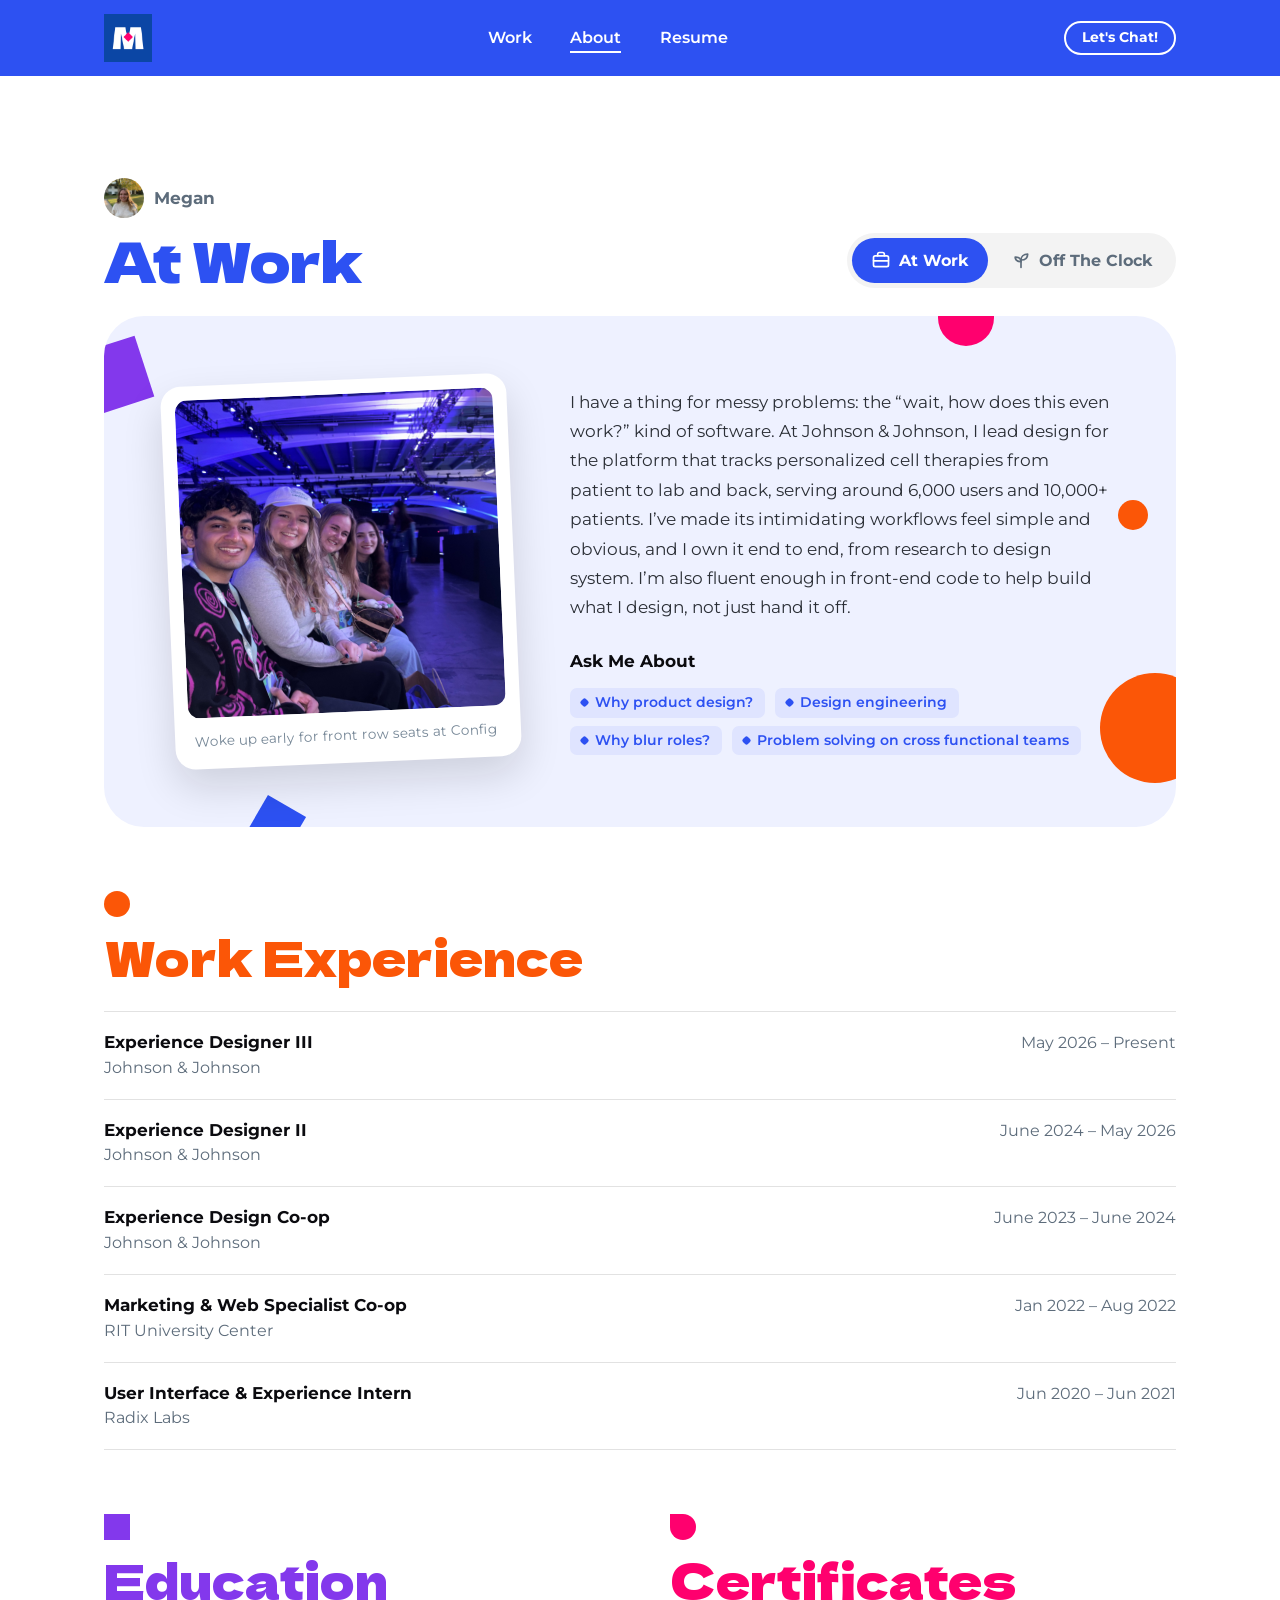
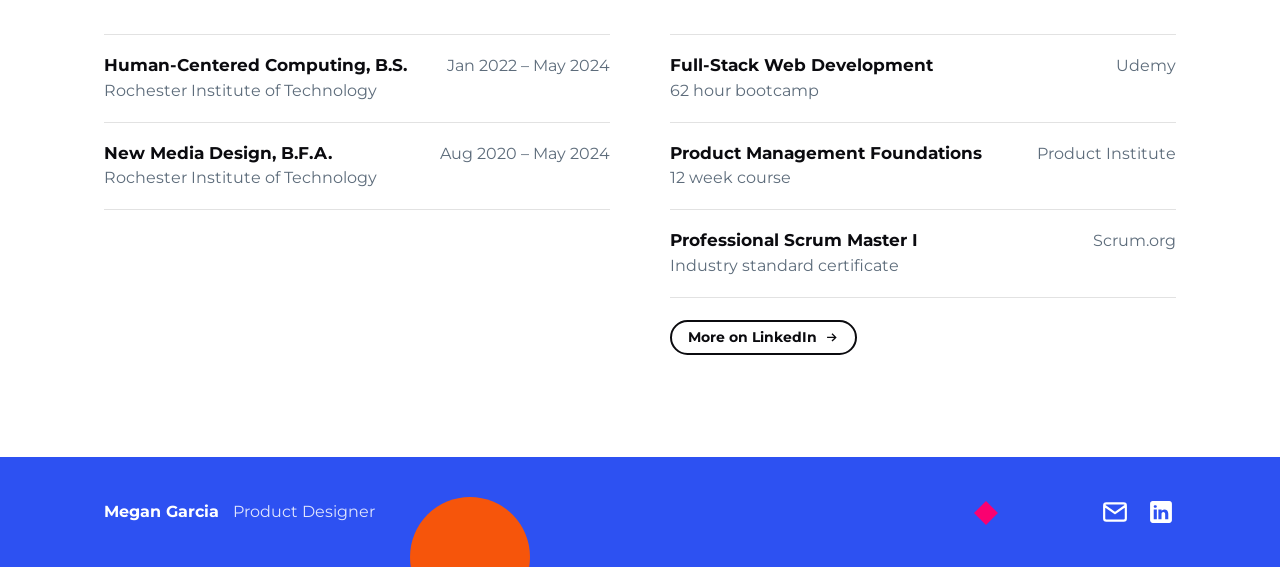
==== commit 8035b518: "Batch UI refinements: resume alignment, lofi banner, mobile stats, About tags/CTAs/shapes, gate UX -" ====
--- a/about/index.html
+++ b/about/index.html
@@ -9,7 +9,7 @@
   <link rel="icon" type="image/png" href="../images/logo-5__6a6fe14c.png">
 
   <link rel="stylesheet" href="../fonts/fonts.css">
-  <link rel="stylesheet" href="../css/style.css?v=91">
+  <link rel="stylesheet" href="../css/style.css?v=95">
   <script>document.documentElement.classList.add("js");</script>
 </head>
 <body class="btt-desktop">
@@ -63,11 +63,11 @@
       <!-- At Work hero -->
       <section class="tabpanel" id="panel-work" role="tabpanel" aria-labelledby="tab-work" tabindex="0">
         <div class="about-stage about-stage--work reveal">
-          <span class="about-shape" aria-hidden="true" style="width:110px;height:110px;border-radius:50%;background:var(--orange);left:20px;bottom:20px"></span>
-          <span class="about-shape" aria-hidden="true" style="width:64px;height:64px;background:var(--purple);right:72px;top:-30px;transform:rotate(14deg)"></span>
-          <span class="about-shape" aria-hidden="true" style="width:44px;height:44px;background:var(--blue);left:38%;top:-22px;transform:rotate(45deg)"></span>
-          <span class="about-shape" aria-hidden="true" style="width:56px;height:56px;background:var(--pink);right:-28px;top:46%;border-radius:0 50% 50% 50%"></span>
-          <span class="about-shape" aria-hidden="true" style="width:30px;height:30px;border-radius:50%;background:var(--orange);right:30%;bottom:-15px"></span>
+          <span class="about-shape" aria-hidden="true" style="width:110px;height:110px;border-radius:50%;background:var(--orange);right:-34px;bottom:44px"></span>
+          <span class="about-shape" aria-hidden="true" style="width:64px;height:64px;background:var(--purple);left:-22px;top:28px;transform:rotate(-18deg)"></span>
+          <span class="about-shape" aria-hidden="true" style="width:44px;height:44px;background:var(--blue);left:14%;bottom:-20px;transform:rotate(30deg)"></span>
+          <span class="about-shape" aria-hidden="true" style="width:56px;height:56px;background:var(--pink);right:17%;top:-26px;border-radius:0 50% 50% 50%;transform:rotate(90deg)"></span>
+          <span class="about-shape" aria-hidden="true" style="width:30px;height:30px;border-radius:50%;background:var(--orange);right:28px;top:36%"></span>
           <figure class="about-polaroid about-polaroid--work">
             <img src="../images/img-1001__6aa9578a.jpeg" alt="Megan in the front row at Config">
             <figcaption>Woke up early for front row seats at Config</figcaption>
@@ -83,9 +83,6 @@
                 <li>Problem solving on cross functional teams</li>
               </ul>
             </div>
-            <a class="btn btn--primary" href="../#work">See my work
-              <svg class="arrow-h" aria-hidden="true" viewBox="0 0 24 24" fill="none" stroke="currentColor" stroke-width="2.2"><path d="M5 12h14M13 6l6 6-6 6"/></svg>
-            </a>
           </div>
         </div>
       </section>
@@ -113,9 +110,6 @@
                 <li>Hosting celebrations</li>
               </ul>
             </div>
-            <a class="btn about-cta--life" href="mailto:megangarcia2024@gmail.com">Let's Chat!
-              <svg class="arrow-h" aria-hidden="true" viewBox="0 0 24 24" fill="none" stroke="currentColor" stroke-width="2.2"><path d="M5 12h14M13 6l6 6-6 6"/></svg>
-            </a>
           </div>
         </div>
       </section>
--- a/css/style.css
+++ b/css/style.css
@@ -524,11 +524,20 @@
 .about-stage__copy p { font-size: 1.05rem; line-height: 1.75; text-wrap: pretty; }
 .ask { display: flex; flex-direction: column; gap: 12px; }
 .ask__label { font-family: var(--f-head); font-weight: 700; color: var(--ink); }
-.ask__tags { list-style: none; margin: 0; padding: 0; display: flex; flex-wrap: wrap; gap: 10px; }
+.ask__tags { list-style: none; margin: 0; padding: 0; display: flex; flex-wrap: wrap; gap: 8px 10px; }
+/* Flat tinted topic chips — themed to the mode, deliberately NOT pill-shaped so
+   they don't read as buttons. */
 .ask__tags li {
-  padding: 9px 16px; border-radius: 10px; background: #fff; border: 0;
-  font-weight: 600; font-size: .9rem; line-height: 1.3;
-}
+  display: inline-flex; align-items: center; gap: 7px;
+  padding: 6px 12px 6px 11px; border-radius: 7px; border: 0;
+  background: #dfe4ff; color: var(--blue);
+  font-weight: 600; font-size: .88rem; line-height: 1.25;
+}
+.ask__tags li::before {
+  content: ""; width: 7px; height: 7px; border-radius: 2px; flex: none;
+  background: currentColor; transform: rotate(45deg);
+}
+.ask__tags--life li { background: #ffdeed; color: #d60059; }
 .about-stage__copy .btn { align-self: flex-start; }
 /* Off The Clock CTA mirrors the primary button in brand pink. */
 .about-cta--life {
@@ -596,11 +605,26 @@
   width: 100%; box-sizing: border-box; min-height: 56px;
   font-family: var(--f-body); font-size: 1rem; color: var(--ink);
   background: #fff; border: 0; border-radius: 999px;
-  padding: 0 148px 0 22px;
+  padding: 0 150px 0 22px;
 }
 .gate-field input:focus-visible { outline: 2px solid #fff; outline-offset: 2px; }
+/* Right-aligned cluster inside the field: show-password toggle + Unlock button. */
+.gate-field__controls {
+  position: absolute; right: 6px; top: 50%; transform: translateY(-50%);
+  display: flex; align-items: center; gap: 6px;
+}
+.gate-reveal {
+  width: 38px; height: 38px; flex: none; border: 0; background: transparent;
+  color: #5d6c7b; cursor: pointer; border-radius: 50%;
+  display: inline-flex; align-items: center; justify-content: center;
+  transition: background .2s var(--ease), color .2s var(--ease);
+}
+.gate-reveal:hover { color: var(--ink); background: rgba(11, 11, 15, .06); }
+.gate-reveal svg { width: 20px; height: 20px; }
+.gate-reveal__hide { display: none; }
+.gate-reveal.is-revealed .gate-reveal__show { display: none; }
+.gate-reveal.is-revealed .gate-reveal__hide { display: inline-block; }
 .gate-unlock {
-  position: absolute; right: 6px; top: 50%; transform: translateY(-50%);
   min-height: 44px; padding: 0 20px; border-radius: 999px;
   border: 2px solid var(--blue); background: var(--blue); color: #fff;
   font-family: var(--f-body); font-weight: 700; font-size: 15px; cursor: pointer;
@@ -608,9 +632,24 @@
   transition: background .2s var(--ease), border-color .2s var(--ease);
 }
 .gate-unlock:hover { background: var(--blue-d); border-color: var(--blue-d); }
-.gate-error { margin: 0; display: flex; align-items: center; gap: 8px; color: #fff; font-weight: 700; font-size: .95rem; }
+.gate-unlock:disabled { cursor: default; }
+.gate-unlock__spin {
+  display: none; width: 15px; height: 15px; flex: none;
+  border: 2px solid rgba(255, 255, 255, .45); border-top-color: #fff; border-radius: 50%;
+  animation: gateSpin .6s linear infinite;
+}
+.gate-unlock.is-busy .gate-unlock__spin { display: inline-block; }
+@keyframes gateSpin { to { transform: rotate(360deg); } }
+/* Error: a clearly-flagged alert (icon + tinted container), not just a line of text. */
+.gate-error {
+  margin: 0; align-self: flex-start;
+  display: inline-flex; align-items: center; gap: 8px;
+  color: #c2003f; font-weight: 700; font-size: .9rem;
+  background: #fff; border: 1px solid rgba(194, 0, 63, .35);
+  padding: 8px 14px; border-radius: 10px;
+}
 .gate-error[hidden] { display: none; }
-.gate-error__dot { width: 10px; height: 10px; border-radius: 50%; background: var(--yellow); flex: none; }
+.gate-error svg { width: 18px; height: 18px; flex: none; }
 
 .gate-or { display: flex; align-items: center; gap: 16px; width: 100%; max-width: 520px; }
 .gate-or span:first-child, .gate-or span:last-child { flex: 1; height: 2px; background: rgba(255, 255, 255, .6); }
@@ -623,8 +662,9 @@
 /* Small screens: keep the Unlock button inside the white field (a blue pill on the
    blue hero would vanish if stacked); just tighten the spacing so it fits. */
 @media (max-width: 440px) {
-  .gate-field input { padding-right: 126px; min-height: 52px; }
-  .gate-unlock { padding: 0 15px; }
+  .gate-field input { padding-right: 134px; min-height: 52px; }
+  .gate-reveal { width: 34px; height: 34px; }
+  .gate-unlock { padding: 0 14px; }
 }
 a.gate-preview:hover .gate-preview__cta { text-decoration: underline; }
 
@@ -634,13 +674,21 @@
    ========================================================================== */
 .lofi-banner { display: none; }
 html.lo-fi .lofi-banner {
-  display: flex; flex-wrap: wrap; align-items: center; justify-content: center;
-  gap: 14px clamp(20px, 3vw, 32px); text-align: center;
+  display: flex; flex-wrap: wrap; align-items: center;
+  gap: 10px clamp(14px, 2.4vw, 22px);
   position: sticky; top: 0; z-index: 50;
-  background: #eef1ff; border-bottom: 1px solid var(--line);
-  padding: 14px clamp(20px, 5vw, 64px);
-}
-.lofi-banner__text { max-width: 72ch; color: var(--ink); font-size: .95rem; }
+  background: #eef1ff; border-bottom: 1px solid rgba(45, 81, 242, .18);
+  padding: 12px clamp(20px, 5vw, 64px);
+}
+.lofi-banner__icon { flex: none; display: inline-flex; color: var(--blue); }
+.lofi-banner__icon svg { width: 20px; height: 20px; display: block; }
+.lofi-banner__text { color: var(--ink); font-size: .93rem; line-height: 1.45; }
+.lofi-banner__text strong { color: var(--blue); }
+.lofi-banner .btn { margin-left: auto; font-size: .85rem; min-height: 40px; padding: 0 18px; }
+@media (max-width: 620px) {
+  html.lo-fi .lofi-banner { justify-content: center; text-align: center; }
+  .lofi-banner .btn { margin: 2px auto 0; }
+}
 html.lo-fi body { background: #fff; }
 /* (Low-fi mockup treatment temporarily disabled — hand-drawn wireframe versions
    will be swapped in per image once supplied.) */
@@ -748,12 +796,12 @@
 .hero__inner--row {
   display: flex; align-items: flex-end; justify-content: space-between;
   gap: clamp(24px, 4vw, 56px); flex-wrap: wrap;
-  padding-block: clamp(44px, 8vw, 96px) clamp(110px, 15vw, 180px);
+  padding-block: clamp(96px, 10vw, 150px) clamp(110px, 15vw, 180px);
 }
 /* On mobile push the headline down so it clears the logo, and keep the blue
    deep enough that the résumé card still pokes into it. */
 @media (max-width: 560px) {
-  .hero__inner--row { padding-block: 84px 92px; }
+  .hero__inner--row { padding-block: 96px 92px; }
 }
 /* Compact the headline so it shares the row with the action buttons */
 .hero__inner--row .page-title {
@@ -1086,7 +1134,7 @@
 @media (max-width: 560px) {
   .impact:not(:has(.impact__item:nth-child(4))) .impact__item { flex-basis: 50%; max-width: 50%; }
 }
-.impact__item { display: flex; flex-direction: column; align-items: center; gap: 10px; padding: 24px; text-align: center; }
+.impact__item { display: flex; flex-direction: column; align-items: center; justify-content: center; gap: 10px; padding: 24px; text-align: center; }
 .impact__label { font-weight: 700; font-size: .95rem; letter-spacing: .02em; }
 .impact__n { font-family: var(--f-display); font-weight: 400; font-size: clamp(2.6rem, 4.6vw, 3.8rem); line-height: 1; color: var(--ink); }
 .t-gold { color: #c98f00; }
@@ -1097,7 +1145,17 @@
 .ba { display: grid; grid-template-columns: 1fr 1fr; gap: clamp(24px, 4vw, 48px); }
 .ba__item { display: flex; flex-direction: column; gap: 12px; }
 .ba__label { order: 1; font-family: var(--f-display); font-weight: 400; font-size: 1.3rem; color: var(--ink); }
-.ba__img { order: 2; width: 100%; display: block; aspect-ratio: 3 / 2; object-fit: cover; object-position: top center; border: 1px solid #b0b0b0 !important; border-radius: var(--radius); }
+.ba__img { order: 2; width: 100%; display: block; aspect-ratio: 3 / 2; object-fit: contain; background: #fff; border: 1px solid #b0b0b0 !important; border-radius: var(--radius); }
+/* Project Reset zooms its Before/After to fill the box (top-aligned); other case
+   studies (e.g. Under One Brand) show the full screen without the zoom/crop. */
+.cs--orange .ba__img { object-fit: cover; object-position: top center; background: none; }
+/* Under One Brand's Before/After screens are a wider/shorter dimension than Project
+   Reset's, so let them size to their own height instead of the tall 3/2 box. */
+.cs--purple .ba__img { background: none; }
+/* Doodle view keeps the shorter contain box; the signed-in hi-fi screens fill the
+   base 3/2 box from the top instead of letterboxing. */
+html.lo-fi .cs--purple .ba__img { aspect-ratio: 1.96; }
+html:not(.lo-fi) .cs--purple .ba__img { object-fit: cover; object-position: top; }
 .ba__text { order: 3; margin: 0; color: var(--body); }
 @media (max-width: 620px) {
   .ba { grid-template-columns: 1fr; }
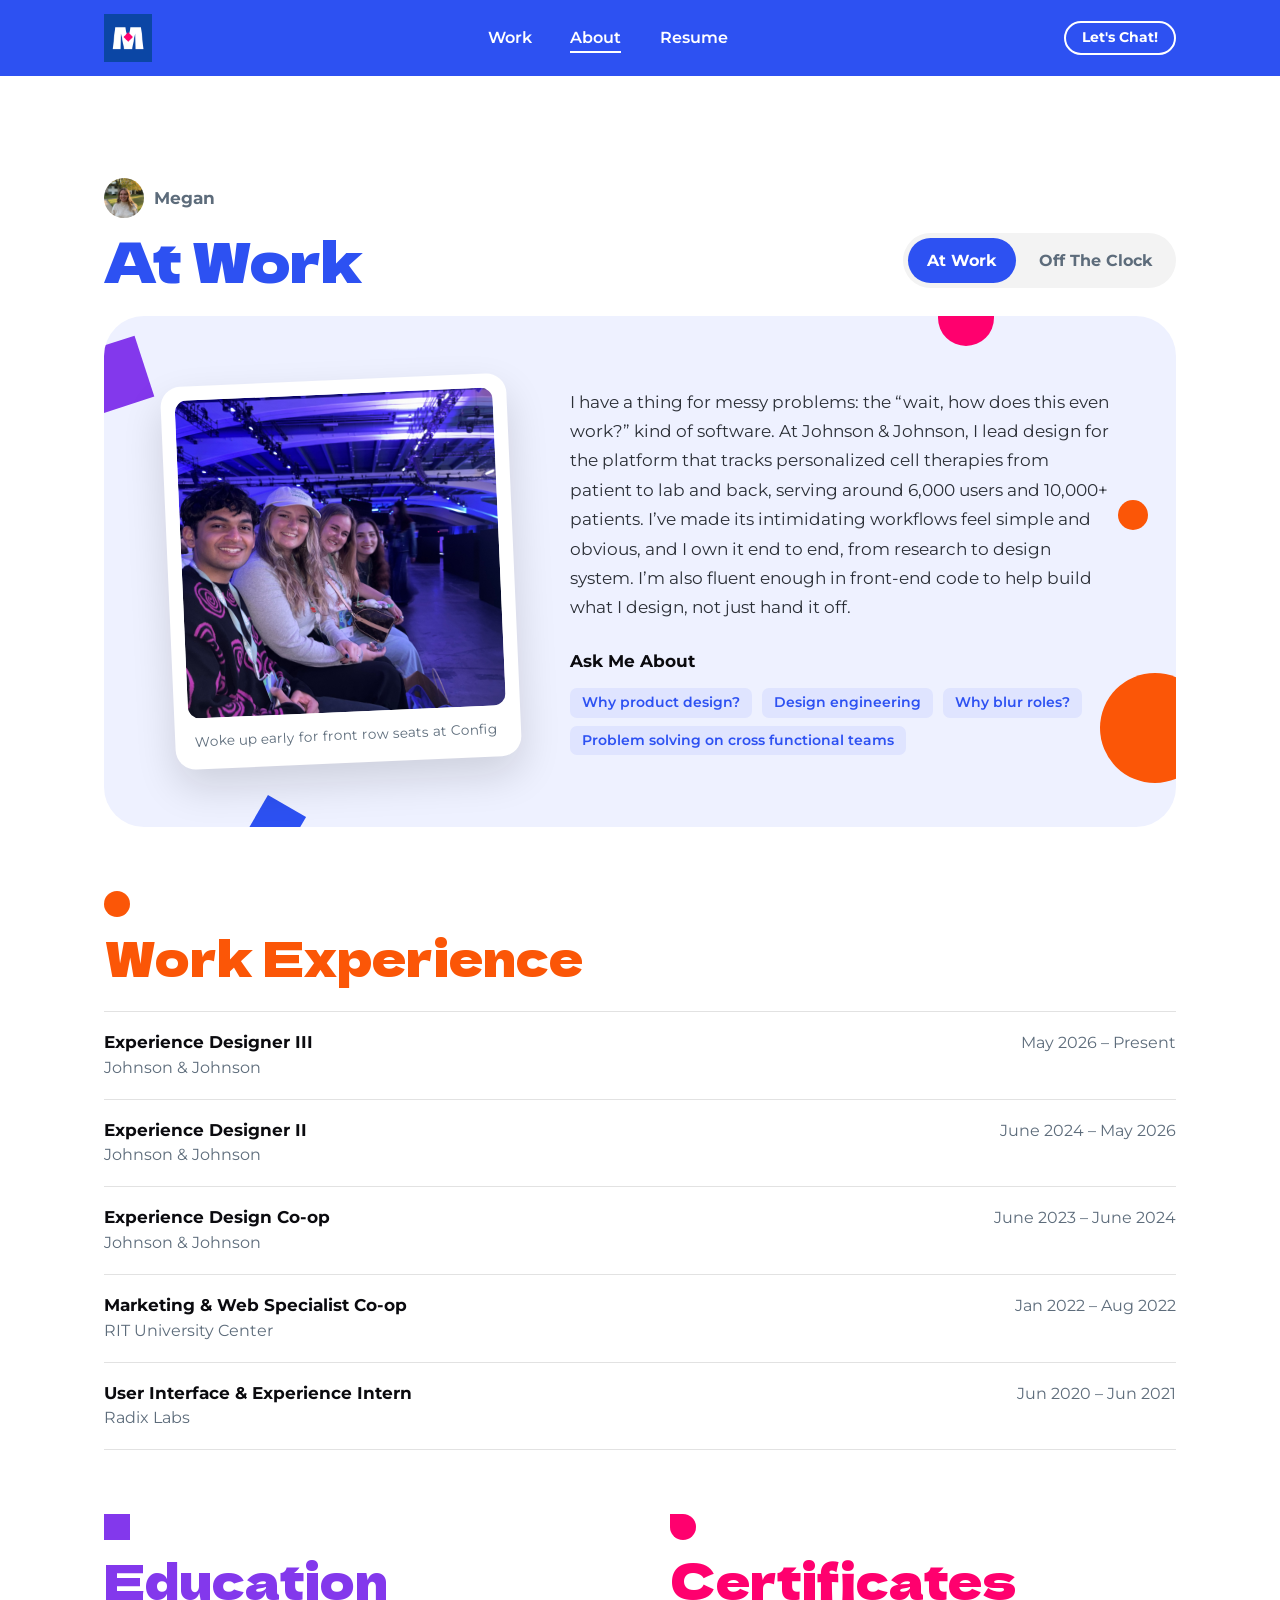
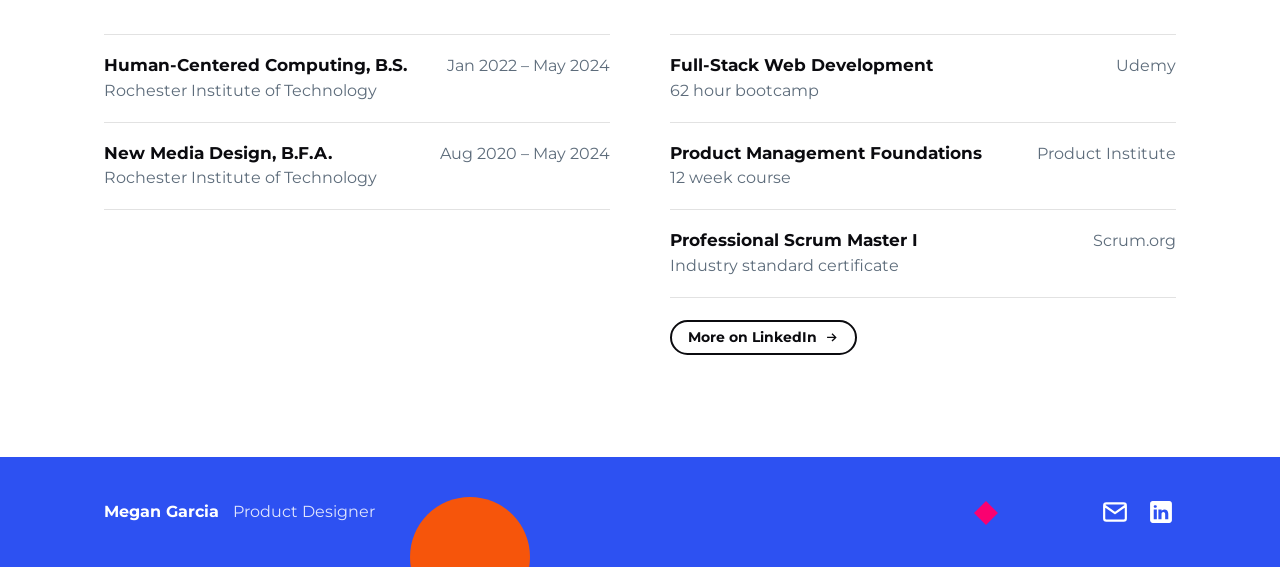
==== commit 891bfcaf: "Batch UI tweaks: banner copy/style, gate field, About tabs/tags, deck tooltip - Low-fi banner: "Limi" ====
--- a/about/index.html
+++ b/about/index.html
@@ -9,7 +9,7 @@
   <link rel="icon" type="image/png" href="../images/logo-5__6a6fe14c.png">
 
   <link rel="stylesheet" href="../fonts/fonts.css">
-  <link rel="stylesheet" href="../css/style.css?v=95">
+  <link rel="stylesheet" href="../css/style.css?v=96">
   <script>document.documentElement.classList.add("js");</script>
 </head>
 <body class="btt-desktop">
@@ -49,11 +49,9 @@
           </div>
           <div class="tabs" role="tablist" aria-label="About sections" data-tabs>
             <button role="tab" id="tab-work" aria-controls="panel-work" aria-selected="true" tabindex="0">
-              <svg aria-hidden="true" viewBox="0 0 24 24" fill="none" stroke="currentColor" stroke-width="2" stroke-linecap="round" stroke-linejoin="round"><rect x="3" y="7" width="18" height="13" rx="2"></rect><path d="M8 7V5a2 2 0 0 1 2-2h4a2 2 0 0 1 2 2v2"></path><path d="M3 13h18"></path></svg>
               <span>At Work</span>
             </button>
             <button role="tab" id="tab-life" aria-controls="panel-life" aria-selected="false" tabindex="-1">
-              <svg aria-hidden="true" viewBox="0 0 24 24" fill="none" stroke="currentColor" stroke-width="2" stroke-linecap="round" stroke-linejoin="round"><path d="M12 21v-9"></path><path d="M12 12c0-4 3-7 8-7 0 5-3 7-8 7z"></path><path d="M12 14c0-3-2.5-5.5-7-5.5 0 4 2.5 5.5 7 5.5z"></path></svg>
               <span>Off The Clock</span>
             </button>
           </div>
--- a/css/style.css
+++ b/css/style.css
@@ -165,14 +165,16 @@
 .deck-btn.is-locked::after {
   content: attr(data-locktip);
   position: absolute; bottom: calc(100% + 11px); left: 50%; transform: translateX(-50%);
-  background: var(--ink); color: #fff; font-family: var(--f-body); font-weight: 600;
+  background: #ececec; color: var(--ink); border: 1px solid #d6d6d6;
+  box-shadow: 0 6px 16px rgba(11, 11, 15, .14);
+  font-family: var(--f-body); font-weight: 600;
   font-size: .72rem; line-height: 1.3; white-space: nowrap;
   padding: 7px 11px; border-radius: 8px;
   opacity: 0; pointer-events: none; transition: opacity .4s var(--ease); z-index: 20;
 }
 .deck-btn.is-locked::before {
   content: ""; position: absolute; bottom: calc(100% + 5px); left: 50%; transform: translateX(-50%);
-  border: 6px solid transparent; border-top-color: var(--ink);
+  border: 6px solid transparent; border-top-color: #ececec;
   opacity: 0; pointer-events: none; transition: opacity .4s var(--ease); z-index: 20;
 }
 /* Desktop hover shows it; keyboard focus or a tap (JS adds .is-tip, auto-removed
@@ -518,7 +520,7 @@
 .about-polaroid--work { transform: rotate(-2.5deg); }
 .about-polaroid--life { transform: rotate(2.5deg); }
 .about-polaroid img { width: 100%; aspect-ratio: 1 / 1; object-fit: cover; border-radius: 12px; display: block; }
-.about-polaroid figcaption { font-size: .85rem; line-height: 1.4; color: var(--faint); padding: 0 6px; }
+.about-polaroid figcaption { font-size: .85rem; line-height: 1.4; color: var(--muted); padding: 0 6px; }
 
 .about-stage__copy { position: relative; z-index: 1; display: flex; flex-direction: column; gap: 24px; }
 .about-stage__copy p { font-size: 1.05rem; line-height: 1.75; text-wrap: pretty; }
@@ -528,14 +530,9 @@
 /* Flat tinted topic chips — themed to the mode, deliberately NOT pill-shaped so
    they don't read as buttons. */
 .ask__tags li {
-  display: inline-flex; align-items: center; gap: 7px;
-  padding: 6px 12px 6px 11px; border-radius: 7px; border: 0;
+  display: inline-block; padding: 6px 12px; border-radius: 7px; border: 0;
   background: #dfe4ff; color: var(--blue);
   font-weight: 600; font-size: .88rem; line-height: 1.25;
-}
-.ask__tags li::before {
-  content: ""; width: 7px; height: 7px; border-radius: 2px; flex: none;
-  background: currentColor; transform: rotate(45deg);
 }
 .ask__tags--life li { background: #ffdeed; color: #d60059; }
 .about-stage__copy .btn { align-self: flex-start; }
@@ -588,14 +585,14 @@
 .gate-bg .sh:nth-child(6) { animation-duration: 9.5s; animation-delay: -4s; }
 .gate-bg .sh:nth-child(7) { animation-duration: 11s; animation-delay: -6s; }
 @keyframes gateFloat { 0% { translate: 0 0; } 50% { translate: 0 -18px; } 100% { translate: 0 0; } }
-.gate-eyebrow { margin: 0; display: flex; flex-wrap: wrap; align-items: center; gap: 0 10px; color: #fff; font-size: clamp(1rem, 1.8vw, 1.2rem); }
+.gate-eyebrow { margin: 0; display: flex; flex-direction: column; align-items: flex-start; gap: 2px; color: #fff; font-size: clamp(1rem, 1.8vw, 1.2rem); }
 .gate-eyebrow span { font-weight: 500; }
 .gate-eyebrow strong { font-weight: 700; }
 /* Extra line-height so the "under NDA" pill clears the line above (as on home);
    negative top margin pulls the headline up closer to the eyebrow. */
 .gate-h1 { margin: -0.3em 0 0; max-width: 15ch; font-family: var(--f-display); font-weight: 400; font-size: clamp(2.1rem, 5.6vw, 4.4rem); line-height: 1.34; letter-spacing: -.02em; color: #fff; }
 .gate-pill { display: inline-block; color: var(--yellow); border: .08em solid var(--yellow); border-radius: 999px; padding: .04em .4em .28em; line-height: 1; transition: transform .35s var(--ease); }
-.gate-pill:hover { transform: rotate(-5deg); }
+.gate-pill:hover, .gate-pill:active { transform: rotate(-5deg); }
 .gate-sub { margin: 0; max-width: 52ch; color: #fff; font-weight: 500; font-size: clamp(1rem, 1.6vw, 1.15rem); }
 
 .gate-form { width: 100%; max-width: 520px; display: flex; flex-direction: column; gap: 10px; }
@@ -605,47 +602,38 @@
   width: 100%; box-sizing: border-box; min-height: 56px;
   font-family: var(--f-body); font-size: 1rem; color: var(--ink);
   background: #fff; border: 0; border-radius: 999px;
-  padding: 0 150px 0 22px;
+  padding: 0 60px 0 22px;
 }
 .gate-field input:focus-visible { outline: 2px solid #fff; outline-offset: 2px; }
-/* Right-aligned cluster inside the field: show-password toggle + Unlock button. */
+/* Right-aligned submit cluster inside the field. */
 .gate-field__controls {
   position: absolute; right: 6px; top: 50%; transform: translateY(-50%);
   display: flex; align-items: center; gap: 6px;
 }
-.gate-reveal {
-  width: 38px; height: 38px; flex: none; border: 0; background: transparent;
-  color: #5d6c7b; cursor: pointer; border-radius: 50%;
+/* Round arrow submit button. */
+.gate-unlock {
+  width: 44px; height: 44px; flex: none; padding: 0; border-radius: 50%;
+  border: 2px solid var(--blue); background: var(--blue); color: #fff; cursor: pointer;
   display: inline-flex; align-items: center; justify-content: center;
-  transition: background .2s var(--ease), color .2s var(--ease);
-}
-.gate-reveal:hover { color: var(--ink); background: rgba(11, 11, 15, .06); }
-.gate-reveal svg { width: 20px; height: 20px; }
-.gate-reveal__hide { display: none; }
-.gate-reveal.is-revealed .gate-reveal__show { display: none; }
-.gate-reveal.is-revealed .gate-reveal__hide { display: inline-block; }
-.gate-unlock {
-  min-height: 44px; padding: 0 20px; border-radius: 999px;
-  border: 2px solid var(--blue); background: var(--blue); color: #fff;
-  font-family: var(--f-body); font-weight: 700; font-size: 15px; cursor: pointer;
-  display: inline-flex; align-items: center; gap: 8px;
   transition: background .2s var(--ease), border-color .2s var(--ease);
 }
 .gate-unlock:hover { background: var(--blue-d); border-color: var(--blue-d); }
 .gate-unlock:disabled { cursor: default; }
+.gate-unlock svg { width: 18px; height: 18px; }
+.gate-unlock.is-busy svg { display: none; }
 .gate-unlock__spin {
-  display: none; width: 15px; height: 15px; flex: none;
+  display: none; width: 16px; height: 16px; flex: none;
   border: 2px solid rgba(255, 255, 255, .45); border-top-color: #fff; border-radius: 50%;
   animation: gateSpin .6s linear infinite;
 }
 .gate-unlock.is-busy .gate-unlock__spin { display: inline-block; }
 @keyframes gateSpin { to { transform: rotate(360deg); } }
-/* Error: a clearly-flagged alert (icon + tinted container), not just a line of text. */
+/* Error: a clearly-flagged light-pink alert (icon + tinted container). */
 .gate-error {
   margin: 0; align-self: flex-start;
   display: inline-flex; align-items: center; gap: 8px;
   color: #c2003f; font-weight: 700; font-size: .9rem;
-  background: #fff; border: 1px solid rgba(194, 0, 63, .35);
+  background: #ffe3ec; border: 1px solid rgba(194, 0, 63, .35);
   padding: 8px 14px; border-radius: 10px;
 }
 .gate-error[hidden] { display: none; }
@@ -659,12 +647,9 @@
 .gate-help { margin: 0; color: #fff; font-weight: 500; font-size: 15px; }
 .gate-help a { color: #fff; font-weight: 700; text-decoration: underline; }
 
-/* Small screens: keep the Unlock button inside the white field (a blue pill on the
-   blue hero would vanish if stacked); just tighten the spacing so it fits. */
+/* Small screens: keep the arrow submit inside the field; tighten the spacing. */
 @media (max-width: 440px) {
-  .gate-field input { padding-right: 134px; min-height: 52px; }
-  .gate-reveal { width: 34px; height: 34px; }
-  .gate-unlock { padding: 0 14px; }
+  .gate-field input { padding-right: 58px; min-height: 52px; }
 }
 a.gate-preview:hover .gate-preview__cta { text-decoration: underline; }
 
@@ -677,13 +662,11 @@
   display: flex; flex-wrap: wrap; align-items: center;
   gap: 10px clamp(14px, 2.4vw, 22px);
   position: sticky; top: 0; z-index: 50;
-  background: #eef1ff; border-bottom: 1px solid rgba(45, 81, 242, .18);
+  background: #f3f3f3; border-bottom: 1px solid #c9c9c9;
   padding: 12px clamp(20px, 5vw, 64px);
 }
-.lofi-banner__icon { flex: none; display: inline-flex; color: var(--blue); }
-.lofi-banner__icon svg { width: 20px; height: 20px; display: block; }
 .lofi-banner__text { color: var(--ink); font-size: .93rem; line-height: 1.45; }
-.lofi-banner__text strong { color: var(--blue); }
+.lofi-banner__text strong { color: var(--ink); }
 .lofi-banner .btn { margin-left: auto; font-size: .85rem; min-height: 40px; padding: 0 18px; }
 @media (max-width: 620px) {
   html.lo-fi .lofi-banner { justify-content: center; text-align: center; }
@@ -1335,7 +1318,7 @@
   .hero-id__ping { animation: none; display: none; }
   .hero--home .sh { translate: none !important; rotate: none !important; scale: none !important; }
   .hero-headline .pill:hover { transform: none; }
-  .gate-pill:hover { transform: none; }
+  .gate-pill:hover, .gate-pill:active { transform: none; }
   .gate-bg .sh { animation: none; }
   /* No sticky overlap under reduced motion — plain stacked sections. */
   .project-stack .project-link:has(.project) { position: static; }
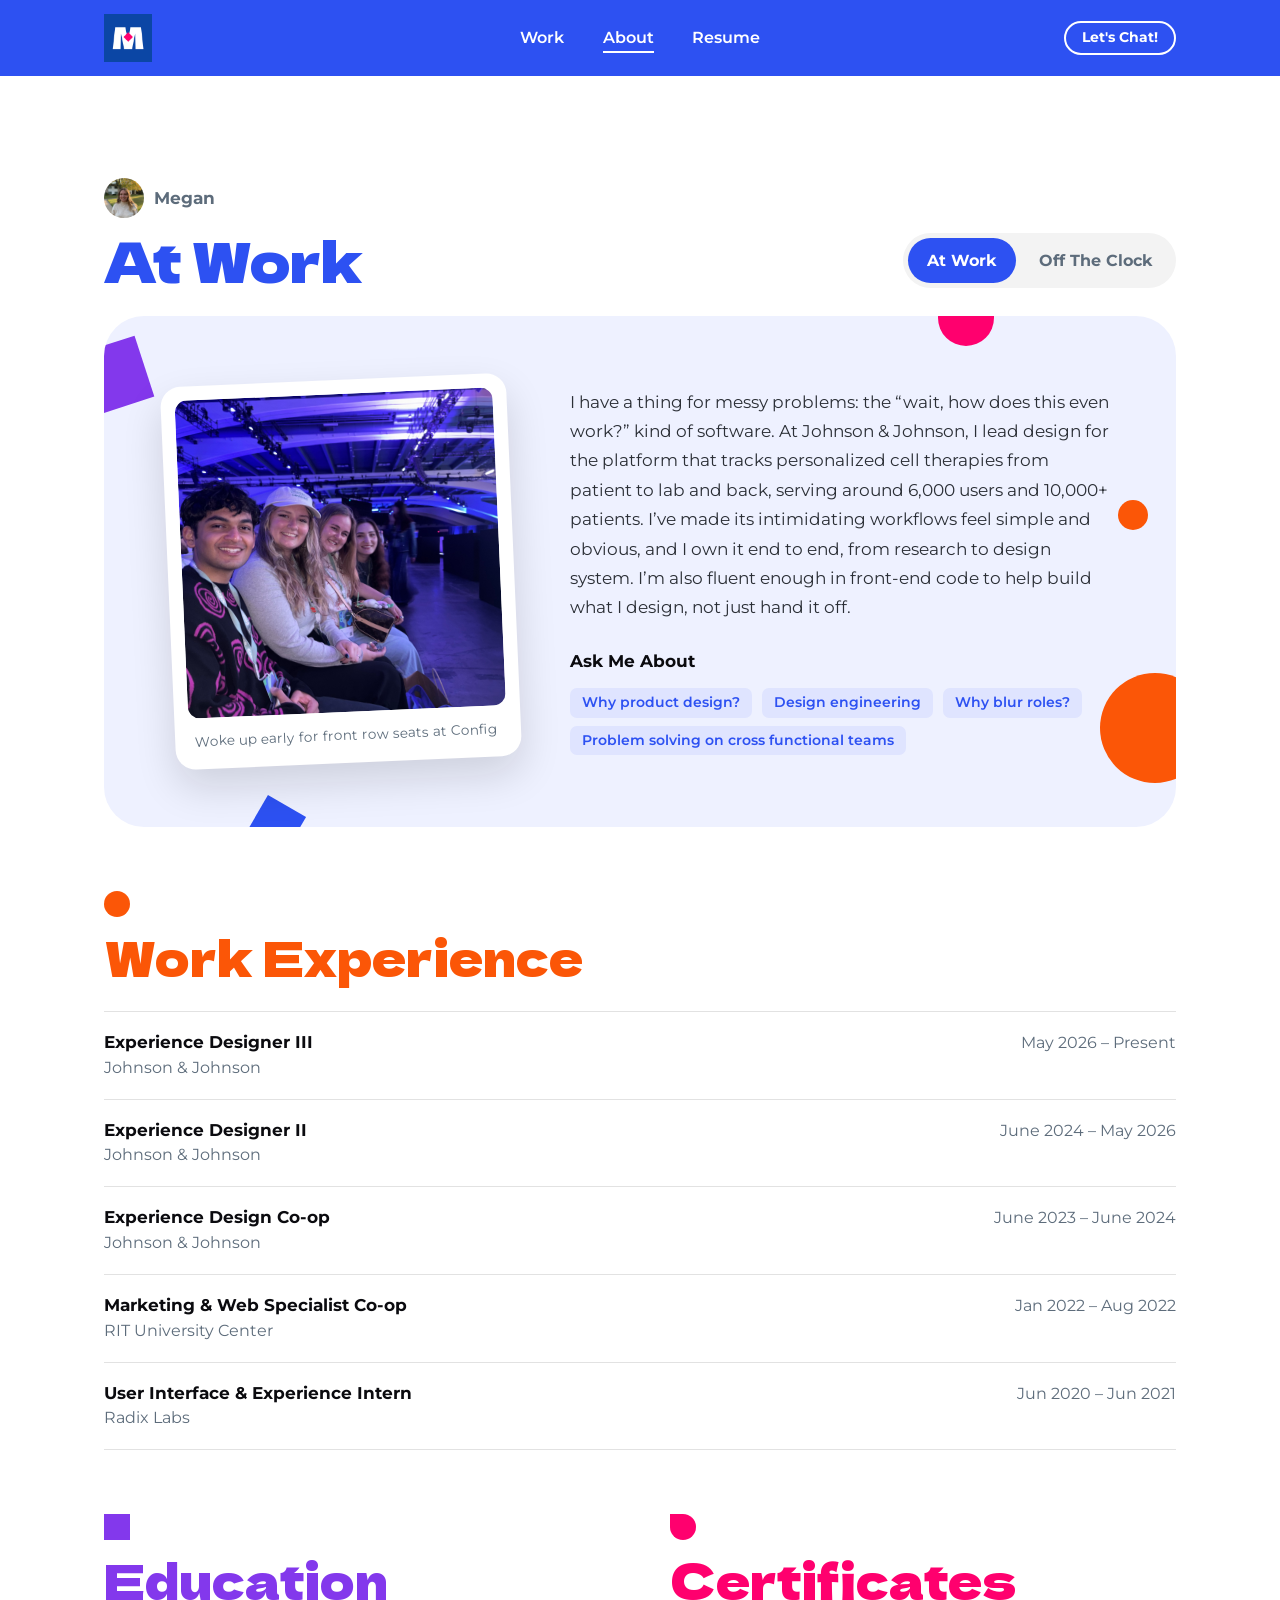
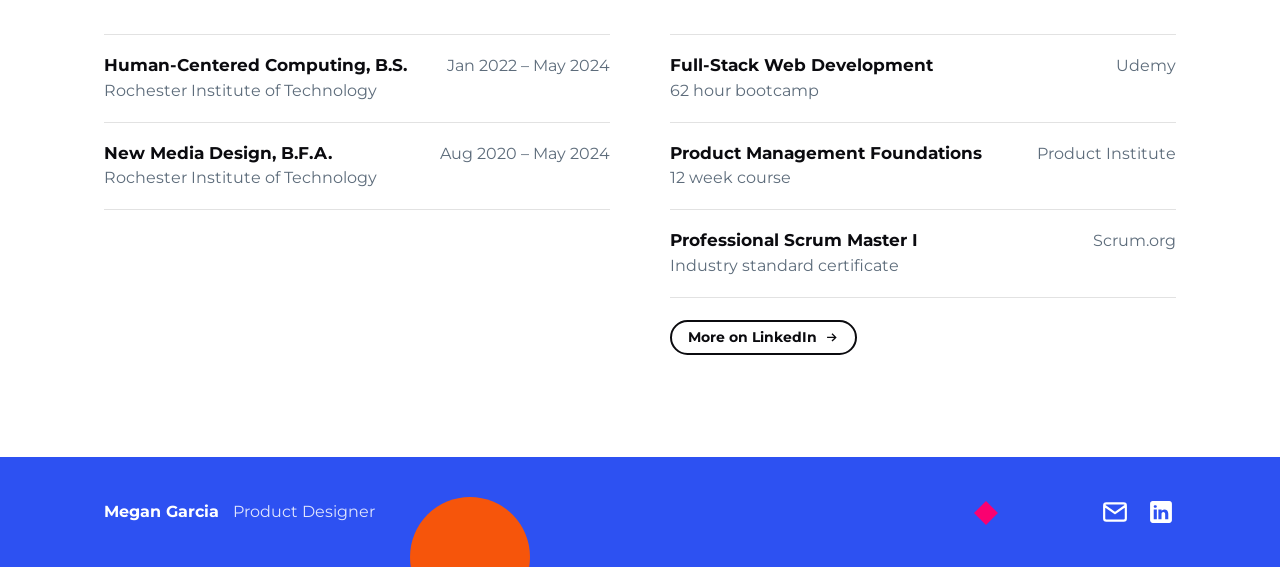
==== commit 8e42e5c6: "Navbar: center the Work/About/Resume links with a 3-column grid space-between left the center links " ====
--- a/about/index.html
+++ b/about/index.html
@@ -9,7 +9,7 @@
   <link rel="icon" type="image/png" href="../images/logo-5__6a6fe14c.png">
 
   <link rel="stylesheet" href="../fonts/fonts.css">
-  <link rel="stylesheet" href="../css/style.css?v=96">
+  <link rel="stylesheet" href="../css/style.css?v=98">
   <script>document.documentElement.classList.add("js");</script>
 </head>
 <body class="btt-desktop">
--- a/css/style.css
+++ b/css/style.css
@@ -214,9 +214,12 @@
   background: transparent;
 }
 .nav {
-  display: flex; align-items: center; justify-content: space-between;
+  display: grid; grid-template-columns: 1fr auto 1fr; align-items: center;
   gap: 20px; min-height: 76px;
 }
+.nav > .brand { justify-self: start; }
+.nav > nav { justify-self: center; }
+.nav > .nav__right { justify-self: end; }
 /* Logo sits in a deep-blue box (matches the live site) so the white "M" stays
    legible over the hero shapes behind the transparent nav. */
 .brand { display: inline-flex; background: #0b46a5; padding: 4px; line-height: 0; }
@@ -585,7 +588,11 @@
 .gate-bg .sh:nth-child(6) { animation-duration: 9.5s; animation-delay: -4s; }
 .gate-bg .sh:nth-child(7) { animation-duration: 11s; animation-delay: -6s; }
 @keyframes gateFloat { 0% { translate: 0 0; } 50% { translate: 0 -18px; } 100% { translate: 0 0; } }
-.gate-eyebrow { margin: 0; display: flex; flex-direction: column; align-items: flex-start; gap: 2px; color: #fff; font-size: clamp(1rem, 1.8vw, 1.2rem); }
+.gate-eyebrow { margin: 0; display: flex; align-items: center; gap: 0 10px; color: #fff; font-size: clamp(1rem, 1.8vw, 1.2rem); }
+/* Stack "Welcome…" above "I'm Megan Garcia" on mobile only. */
+@media (max-width: 560px) {
+  .gate-eyebrow { flex-direction: column; align-items: flex-start; gap: 2px; }
+}
 .gate-eyebrow span { font-weight: 500; }
 .gate-eyebrow strong { font-weight: 700; }
 /* Extra line-height so the "under NDA" pill clears the line above (as on home);
